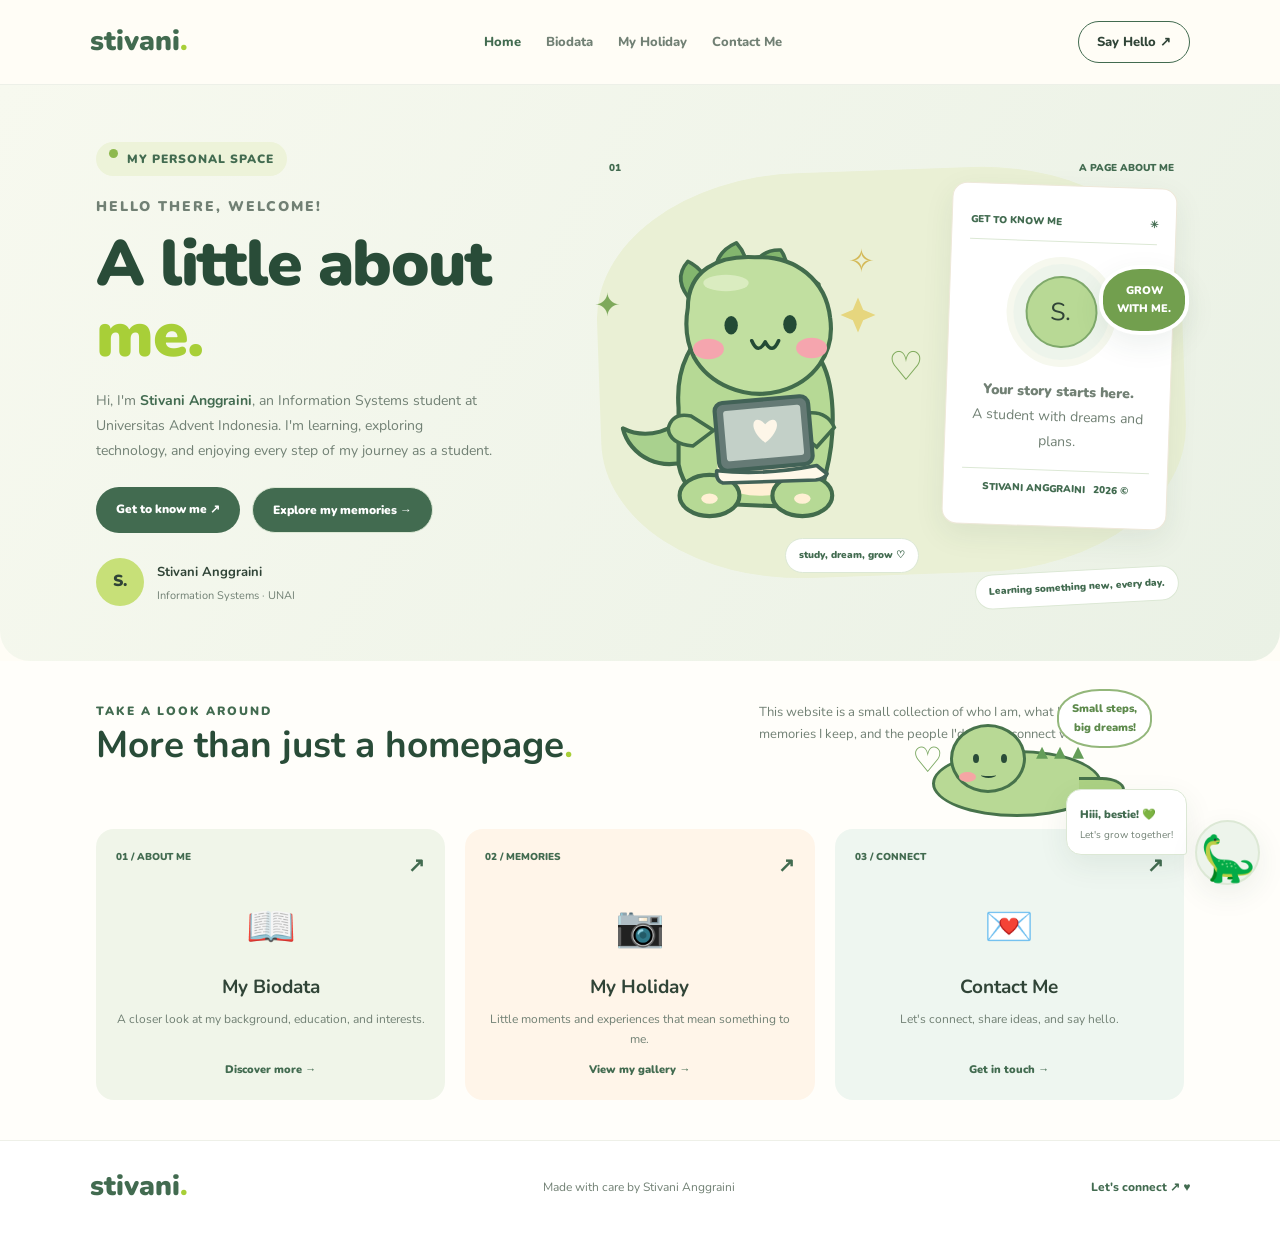
==== index.html @ 2654f356 "Add files via upload" ====
<!DOCTYPE html>
<html lang="en">
<head>
    <meta charset="UTF-8">
    <meta name="viewport" content="width=device-width, initial-scale=1.0">
    <meta name="description" content="Personal website of Stivani Anggraini, an Information Systems student.">
    <title>Stivani Anggraini | Personal Website</title>
    <link rel="stylesheet" href="style.css">
</head>
<body>

<header class="header">
    <a href="index.html" class="logo">stivani<span>.</span></a>

    <nav class="navbar">
        <a href="index.html" class="active">Home</a>
        <a href="biodata.html">Biodata</a>
        <a href="myHoliday.html">My Holiday</a>
        <a href="contact.html">Contact Me</a>
    </nav>

    <a href="contact.html" class="header-contact">Say Hello ↗</a>
</header>

<main>
    <!-- HOME HERO -->
    <section class="hero">
        <div class="hero-content">
            <div class="availability">
                <span class="pulse"></span>
                MY PERSONAL SPACE
            </div>

            <p class="eyebrow">HELLO THERE, WELCOME!</p>

            <h1>
                A little about
                <span class="name-highlight">me<span class="lime-dot">.</span></span>
            </h1>

            <p class="description">
                Hi, I'm <strong>Stivani Anggraini</strong>, an
                Information Systems student at Universitas
                Advent Indonesia. I'm learning, exploring
                technology, and enjoying every step of my
                journey as a student.
            </p>

            <div class="hero-actions">
                <a href="biodata.html" class="btn-primary">
                    Get to know me <span>↗</span>
                </a>
                <a href="myHoliday.html" class="btn-text">
                    Explore my memories <span>→</span>
                </a>
            </div>

            <div class="hero-bottom">
                <div class="mini-avatar">S.</div>
                <div>
                    <strong>Stivani Anggraini</strong>
                    <p>Information Systems · UNAI</p>
                </div>
            </div>
        </div>

        <!-- RIGHT SIDE: DINO AND PROFILE CARD -->
        <div class="hero-art">
            <div class="art-background"></div>

            <div class="art-label">
                <span>01</span>
                <span>A PAGE ABOUT ME</span>
            </div>

            <!-- BIG DINOSAUR -->
            <div class="dino-scene">
                <span class="dino-star star-one">✦</span>
                <span class="dino-star star-two">♡</span>
                <span class="dino-star star-three">✧</span>

<svg class="big-dino" viewBox="0 0 320 350"
     xmlns="http://www.w3.org/2000/svg"
     role="img" aria-label="Cute round green dinosaur using a laptop">

  <!-- Tail -->
  <path d="M105 230 C65 253 34 230 28 205
           C52 217 77 207 98 188"
        fill="#a9d18e" stroke="#426c4c" stroke-width="4"
        stroke-linecap="round" stroke-linejoin="round"/>

  <!-- Soft rounded spikes -->
  <g fill="#83b66e" stroke="#426c4c" stroke-width="3.5"
     stroke-linejoin="round">
    <path d="M96 83 Q75 61 91 43 Q110 52 113 76 Z"/>
    <path d="M119 64 Q113 36 138 25 Q154 43 146 67 Z"/>
    <path d="M151 59 Q157 31 181 32 Q194 50 177 68 Z"/>
    <path d="M181 70 Q199 49 218 65 Q221 85 195 92 Z"/>
  </g>

  <!-- Rounded body -->
  <path d="M82 185
           C79 147 94 115 121 105
           C156 89 197 105 218 136
           C234 159 235 209 225 248
           Q220 277 189 281
           L119 278
           Q88 271 82 240 Z"
        fill="#b6d995" stroke="#426c4c" stroke-width="4"
        stroke-linejoin="round"/>

  <!-- Cream tummy -->
  <path d="M117 200
           Q155 181 195 200
           Q208 231 194 264
           Q157 278 121 261 Z"
        fill="#fff0d4"/>

  <!-- Big round head -->
  <path d="M91 88
           C91 52 120 37 156 39
           C196 37 225 62 229 98
           C234 132 213 160 180 169
           C145 178 111 161 97 136
           C90 122 88 105 91 88 Z"
        fill="#c1dfa0" stroke="#426c4c" stroke-width="4"
        stroke-linejoin="round"/>

  <!-- Gentle highlight -->
  <ellipse cx="128" cy="64" rx="22" ry="8"
           fill="#e1f0c8" opacity=".8"/>

  <!-- Eyes -->
  <ellipse cx="133" cy="105" rx="6.5" ry="9"
           fill="#234a35"/>
  <ellipse cx="190" cy="104" rx="6.5" ry="9"
           fill="#234a35"/>

  <!-- Pink cheeks -->
  <ellipse cx="111" cy="128" rx="15" ry="10"
           fill="#f5a5ae"/>
  <ellipse cx="211" cy="127" rx="15" ry="10"
           fill="#f5a5ae"/>

  <!-- Cute smile -->
  <path d="M153 120 Q159 134 166 121 Q173 134 179 120"
        fill="none" stroke="#234a35" stroke-width="3.5"
        stroke-linecap="round" stroke-linejoin="round"/>

  <!-- Little arms -->
  <path d="M94 193 Q76 189 72 205
           Q73 220 96 222 L116 207 Z"
        fill="#b6d995" stroke="#426c4c" stroke-width="3.5"/>
  <path d="M207 190 Q226 188 233 204
           L216 223 L198 209 Z"
        fill="#b6d995" stroke="#426c4c" stroke-width="3.5"/>

  <!-- Feet -->
  <ellipse cx="112" cy="270" rx="29" ry="20"
           fill="#b6d995" stroke="#426c4c" stroke-width="4"/>
  <ellipse cx="202" cy="270" rx="29" ry="20"
           fill="#b6d995" stroke="#426c4c" stroke-width="4"/>
  <ellipse cx="112" cy="273" rx="8" ry="5" fill="#fff0d4"/>
  <ellipse cx="202" cy="273" rx="8" ry="5" fill="#fff0d4"/>

  <!-- Laptop: compact and rounded -->
  <g stroke="#426257" stroke-linejoin="round">
    <rect x="119" y="177" width="91" height="66"
          rx="8" fill="#657a75" stroke-width="4"
          transform="rotate(-5 164 210)"/>
    <rect x="127" y="185" width="75" height="49"
          rx="3" fill="#c3d0c8" stroke="none"
          transform="rotate(-5 164 210)"/>
    <path d="M119 246 Q164 251 216 241
             L226 249 Q224 254 215 255
             L125 258 Q118 256 119 246 Z"
          fill="#fff8e9" stroke-width="3.5"/>
  </g>

  <!-- Tiny heart on laptop -->
  <path d="M166 201
           C155 189 147 204 166 219
           C185 204 177 189 166 201 Z"
        fill="#fdf6e8"/>

  <!-- Sparkle -->
  <path d="M256 78 L261 90 L273 95 L261 100
           L256 112 L251 100 L239 95 L251 90 Z"
        fill="#e6d67e"/>
</svg>            
                    

                <div class="dino-caption">study, dream, grow ♡</div>
            </div>

            <!-- Profile card -->
            <div class="portrait-card">
                <div class="portrait-top">
                    <span>GET TO KNOW ME</span>
                    <span>✳</span>
                </div>

                <div class="portrait-placeholder">
                    <div class="portrait-circle">
                        <span>S.</span>
                    </div>
                    <p class="portrait-title">Your story starts here.</p>
                    <p class="portrait-subtitle">
                        A student with dreams and plans.
                    </p>
                </div>

                <div class="portrait-bottom">
                    <span>STIVANI ANGGRAINI</span>
                    <span>2026 ©</span>
                </div>
            </div>

            <div class="floating-sticker sticker-two">
                GROW<br>WITH ME.
            </div>

            <div class="art-caption">
                Learning something new, every day.
            </div>
        </div>
    </section>

    <!-- INTRODUCTION -->
    <section class="intro">
        <div class="section-heading">
            <p class="eyebrow">TAKE A LOOK AROUND</p>
            <h2>More than just a homepage<span>.</span></h2>
        </div>

        <p class="intro-text">
            This website is a small collection of who I am,
            what I study, the memories I keep, and the people
            I'd love to connect with.
        </p>

        <div class="resting-dino">
            <span>♡</span>
            <div class="resting-dino-body">
                <div class="resting-dino-head">
                    <i></i><i></i>
                    <b></b>
                    <em></em>
                </div>
                <div class="resting-dino-spikes">▴ ▴ ▴</div>
                <div class="resting-dino-tail"></div>
            </div>
            <div class="resting-message">
                Small steps,<br>big dreams!
            </div>
        </div>
    </section>

    <!-- FEATURE CARDS -->
    <section class="cards">
        <a href="biodata.html" class="info-card card-green">
            <div class="card-top">
                <span>01 / ABOUT ME</span>
                <span class="card-arrow">↗</span>
            </div>
            <div class="card-icon">📖</div>
            <h3>My Biodata</h3>
            <p>A closer look at my background, education, and interests.</p>
            <span class="card-link">Discover more →</span>
        </a>

        <a href="myHoliday.html" class="info-card card-cream">
            <div class="card-top">
                <span>02 / MEMORIES</span>
                <span class="card-arrow">↗</span>
            </div>
            <div class="card-icon">📷</div>
            <h3>My Holiday</h3>
            <p>Little moments and experiences that mean something to me.</p>
            <span class="card-link">View my gallery →</span>
        </a>

        <a href="contact.html" class="info-card card-mint">
            <div class="card-top">
                <span>03 / CONNECT</span>
                <span class="card-arrow">↗</span>
            </div>
            <div class="card-icon">💌</div>
            <h3>Contact Me</h3>
            <p>Let's connect, share ideas, and say hello.</p>
            <span class="card-link">Get in touch →</span>
        </a>
    </section>
</main>

<footer class="footer">
    <a href="index.html" class="logo footer-logo">stivani<span>.</span></a>
    <p>Made with care by Stivani Anggraini</p>
    <a href="contact.html" class="footer-link">Let's connect ↗ ♥</a>
</footer>

<!-- CORNER DINO: KEEP THIS ONE TOO -->
<div class="dino-mascot">
    <div class="dino-message">
        <span>Hiii, bestie! 💚</span>
        <p>Let's grow together!</p>
    </div>
    <div class="dino-character" aria-label="Cute dinosaur mascot">🦕</div>
</div>

</body>
</html>
---- style.css ----
/* =====================================
   STIVANI PERSONAL WEBSITE
   Pastel Green • Cream • Kawaii Dino
===================================== */

@import url('https://fonts.googleapis.com/css2?family=Nunito:wght@400;500;600;700;800;900&display=swap');

:root {
    --green: #426b50;
    --dark: #294c38;
    --lime: #a8cf38;
    --sage: #b8d995;
    --mint: #edf4eb;
    --cream: #fffdf6;
    --pink: #f5a5a4;
    --text: #304437;
    --muted: #718074;
    --border: #dce8d5;
    --shadow: 0 10px 30px rgba(41,76,56,.08);
}

* {
    box-sizing: border-box;
    margin: 0;
    padding: 0;
}

html {
    scroll-behavior: smooth;
}

body {
    font-family: 'Nunito', sans-serif;
    color: var(--text);
    background: var(--cream);
    line-height: 1.7;
    overflow-x: hidden;
}

a {
    color: inherit;
    text-decoration: none;
}

img {
    max-width: 100%;
}

/* HEADER & NAVIGATION */

.header,
.bio-header {
    display: flex;
    align-items: center;
    justify-content: space-between;
    gap: 20px;
    padding: 18px 7%;
    background: rgba(255,253,246,.96);
    border-bottom: 1px solid #edf0e8;
}

.logo,
.bio-logo {
    color: var(--green);
    font-size: 28px;
    font-weight: 900;
}

.logo span,
.bio-logo span {
    color: var(--lime);
}

.navbar,
.bio-nav {
    display: flex;
    flex-wrap: wrap;
    justify-content: center;
    gap: 12px 25px;
}

.navbar a,
.bio-nav a {
    color: var(--muted);
    font-size: 13px;
    font-weight: 800;
    transition: .2s;
}

.navbar a:hover,
.navbar a.active,
.bio-nav a:hover,
.bio-nav a.active {
    color: var(--green);
}

.header-contact {
    padding: 9px 18px;
    border: 1px solid var(--green);
    border-radius: 30px;
    font-size: 13px;
    font-weight: 800;
}

/* HOME HERO */

.hero {
    display: grid;
    grid-template-columns: .9fr 1.1fr;
    align-items: center;
    gap: 25px;
    min-height: 520px;
    padding: 55px 7.5%;
    overflow: hidden;
    background: linear-gradient(120deg,#f7f9ef,#eaf1e5);
    border-radius: 0 0 30px 30px;
}

.hero-content {
    max-width: 600px;
    position: relative;
    z-index: 2;
}

.availability,
.eyebrow {
    color: var(--green);
    font-size: 12px;
    font-weight: 900;
    letter-spacing: 2px;
}

.availability {
    display: inline-flex;
    gap: 9px;
    margin-bottom: 18px;
    padding: 7px 13px;
    background: #edf3d9;
    border-radius: 25px;
    letter-spacing: 1px;
}

.pulse {
    width: 9px;
    height: 9px;
    background: #8eb94e;
    border-radius: 50%;
}

.hero h1 {
    margin: 10px 0 18px;
    color: var(--dark);
    font-size: clamp(38px,5vw,65px);
    font-weight: 900;
    line-height: 1.1;
    letter-spacing: -1.5px;
}

.name-highlight,
.lime-dot {
    color: var(--lime);
}

.name-highlight {
    display: block;
}

.description,
.hero p {
    color: var(--muted);
    font-size: 14px;
    line-height: 1.8;
}

.description {
    max-width: 400px;
    margin-bottom: 23px;
}

.description strong {
    color: var(--green);
}

.hero-actions {
    display: flex;
    flex-wrap: wrap;
    gap: 12px;
}

.btn-primary,
.btn-text,
.hero a,
.hero button {
    display: inline-block;
    padding: 12px 20px;
    border-radius: 30px;
    font-size: 12px;
    font-weight: 900;
    transition: .25s;
}

.btn-primary,
.hero a,
.hero button {
    background: var(--green);
    color: white;
}

.btn-text {
    color: var(--green);
    border: 1px solid var(--border);
}

.btn-primary:hover,
.btn-text:hover {
    transform: translateY(-3px);
}

.hero-bottom {
    display: flex;
    align-items: center;
    gap: 13px;
    margin-top: 25px;
}

.mini-avatar {
    display: grid;
    place-items: center;
    width: 48px;
    height: 48px;
    background: #c7e078;
    border-radius: 50%;
    font-weight: 900;
}

.hero-bottom strong {
    font-size: 13px;
}

.hero-bottom p {
    font-size: 11px;
}

/* HOME ILLUSTRATION */

.hero-art {
    position: relative;
    min-width: 0;
    min-height: 435px;
}

.art-background {
    position: absolute;
    inset: 15px 0;
    background: #eaf0d5;
    border-radius: 35%;
    transform: rotate(-2deg);
}

.art-label {
    position: absolute;
    top: 5px;
    left: 10px;
    right: 10px;
    display: flex;
    justify-content: space-between;
    color: var(--green);
    font-size: 10px;
    font-weight: 900;
}

.portrait-card {
    position: absolute;
    top: 30px;
    right: 12px;
    z-index: 2;
    width: 225px;
    min-height: 300px;
    padding: 18px;
    background: white;
    border: 1px solid #eee8d9;
    border-radius: 15px;
    box-shadow: var(--shadow);
    transform: rotate(2deg);
}

.portrait-top,
.portrait-bottom {
    display: flex;
    justify-content: space-between;
    gap: 8px;
    padding: 10px 0;
    color: var(--green);
    font-size: 10px;
    font-weight: 900;
}

.portrait-top {
    border-bottom: 1px solid var(--border);
}

.portrait-bottom {
    justify-content: center;
    border-top: 1px solid var(--border);
}

.portrait-placeholder {
    padding: 15px 5px;
    text-align: center;
}

.portrait-circle {
    display: grid;
    place-items: center;
    width: 110px;
    height: 110px;
    margin: 0 auto 12px;
    background: var(--mint);
    border: 7px solid #f6f8ee;
    border-radius: 50%;
}

.portrait-circle span {
    display: grid;
    place-items: center;
    width: 72px;
    height: 72px;
    background: var(--sage);
    border: 2px solid #7fa96b;
    border-radius: 50%;
    font-size: 25px;
}

.portrait-title {
    font-size: 13px;
    font-weight: 900;
}

.portrait-subtitle {
    color: var(--muted);
    font-size: 11px;
}

.dino-scene {
    position: absolute;
    z-index: 5;
    left: -5px;
    bottom: 12px;
    width: 330px;
    max-width: 74%;
    animation: dinoFloat 4s ease-in-out infinite;
}

.big-dino {
    display: block;
    width: 100%;
    height: auto;
}

.dino-star {
    position: absolute;
    color: #7ea95b;
    font-size: 32px;
    animation: starFloat 3s ease-in-out infinite;
}

.star-one {
    top: 17%;
    left: 0;
}

.star-two {
    top: 32%;
    right: 0;
    font-size: 40px;
}

.star-three {
    top: 5%;
    right: 15%;
    color: #d4b957;
}

.floating-sticker {
    position: absolute;
    z-index: 8;
    display: grid;
    place-items: center;
    color: white;
    background: #729f4e;
    border: 4px solid white;
    border-radius: 45%;
    box-shadow: var(--shadow);
    font-weight: 900;
    text-align: center;
}

.sticker-two {
    top: 110px;
    right: -5px;
    width: 90px;
    height: 70px;
    font-size: 11px;
}

.dino-caption,
.art-caption {
    position: absolute;
    right: 5px;
    bottom: 5px;
    z-index: 7;
    padding: 8px 13px;
    color: var(--green);
    background: white;
    border: 1px solid var(--border);
    border-radius: 25px;
    font-size: 10px;
    font-weight: 900;
}

.art-caption {
    transform: translateY(20px) rotate(-3deg);
}

/* INTRO & FEATURE CARDS */

.intro {
    position: relative;
    display: grid;
    grid-template-columns: 1.2fr .8fr;
    gap: 25px;
    padding: 40px 7.5%;
    background: #fffefa;
}

.section-heading h2 {
    color: var(--dark);
    font-size: clamp(25px,3vw,37px);
    line-height: 1.3;
}

.section-heading h2 span {
    color: var(--lime);
}

.intro-text {
    max-width: 400px;
    color: var(--muted);
    font-size: 13px;
}

.resting-dino {
    position: absolute;
    top: 25px;
    right: 10%;
    width: 240px;
    height: 140px;
}

.resting-dino > span {
    position: absolute;
    top: 45px;
    color: #78a65e;
    font-size: 35px;
}

.resting-dino-body {
    position: absolute;
    bottom: 9px;
    left: 20px;
    width: 170px;
    height: 67px;
    background: var(--sage);
    border: 3px solid #47734b;
    border-radius: 50%;
}

.resting-dino-head {
    position: absolute;
    top: -29px;
    left: 15px;
    width: 76px;
    height: 69px;
    background: var(--sage);
    border: 3px solid #47734b;
    border-radius: 50%;
}

.resting-dino-head i {
    position: absolute;
    top: 27px;
    left: 20px;
    width: 6px;
    height: 9px;
    background: var(--dark);
    border-radius: 50%;
}

.resting-dino-head i:nth-child(2) {
    left: 48px;
}

.resting-dino-head b {
    position: absolute;
    bottom: 12px;
    left: 28px;
    width: 15px;
    height: 6px;
    border-bottom: 2px solid var(--dark);
    border-radius: 50%;
}

.resting-dino-head em {
    position: absolute;
    bottom: 8px;
    left: 6px;
    width: 17px;
    height: 10px;
    background: var(--pink);
    border-radius: 50%;
}

.resting-dino-spikes {
    position: absolute;
    top: -22px;
    right: 15px;
    color: #649d58;
    font-size: 24px;
}

.resting-dino-tail {
    position: absolute;
    right: -26px;
    bottom: 12px;
    width: 46px;
    height: 25px;
    background: #acd184;
    border: 3px solid #47734b;
    border-left: 0;
    border-radius: 0 80% 80% 0;
}

.resting-message {
    position: absolute;
    top: 3px;
    right: 0;
    padding: 9px 13px;
    color: #5d8a4c;
    background: white;
    border: 2px solid #93b77b;
    border-radius: 45%;
    font-size: 11px;
    font-weight: 900;
    text-align: center;
}

.cards {
    display: grid;
    grid-template-columns: repeat(3,minmax(0,1fr));
    gap: 20px;
    padding: 20px 7.5% 40px;
    background: #fffefa;
}

.info-card {
    display: flex;
    flex-direction: column;
    align-items: center;
    min-height: 240px;
    padding: 20px;
    border-radius: 18px;
    text-align: center;
    transition: .25s;
}

.info-card:hover {
    transform: translateY(-5px);
    box-shadow: var(--shadow);
}

.card-green { background: #f0f5e9; }
.card-cream { background: #fff5e9; }
.card-mint { background: #eef6f0; }

.card-top {
    display: flex;
    justify-content: space-between;
    width: 100%;
    color: var(--green);
    font-size: 10px;
    font-weight: 900;
}

.card-arrow {
    font-size: 20px;
}

.card-icon {
    margin: 10px 0;
    font-size: 40px;
}

.info-card h3 {
    font-size: 19px;
}

.info-card p {
    margin: 5px 0 12px;
    color: var(--muted);
    font-size: 12px;
}

.card-link {
    margin-top: auto;
    color: var(--green);
    font-size: 11px;
    font-weight: 900;
}

/* BIODATA PAGE */

.biodata-page {
    --bio-green: #456b50;
    --bio-dark: #2e4b38;
    --bio-light: #e5eee0;
    --bio-cream: #fffdf6;
    --bio-muted: #748174;
    background: var(--bio-cream);
    color: var(--bio-dark);
    font-family: 'Nunito', sans-serif;
}

.biodata-page .bio-hero {
    display: grid;
    grid-template-columns: 1.25fr .75fr;
    align-items: center;
    gap: 45px;
    padding: 65px 9%;
    background: linear-gradient(135deg,#fffdf6,#f0f4e9);
    border-radius: 0 0 35px 35px;
}

.bio-intro {
    max-width: 620px;
}

.bio-label {
    display: inline-block;
    margin-bottom: 12px;
    color: var(--bio-green);
    font-size: 11px;
    font-weight: 800;
    letter-spacing: 2px;
}

.bio-intro h1 {
    margin-bottom: 18px;
    font-size: clamp(34px,4.5vw,55px);
    line-height: 1.2;
}

.bio-intro h1 span {
    color: #78966b;
}

.bio-intro > p {
    margin-bottom: 25px;
    color: var(--bio-muted);
    font-size: 15px;
}

.bio-button {
    display: inline-block;
    padding: 12px 22px;
    color: white;
    background: var(--bio-green);
    border-radius: 30px;
    font-weight: 700;
}

.bio-profile-card {
    padding: 25px;
    background: white;
    border: 1px solid #e6eadf;
    border-radius: 25px;
    box-shadow: var(--shadow);
    text-align: center;
}

.bio-photo-frame {
    width: 175px;
    aspect-ratio: 3 / 4;
    margin: 0 auto 18px;
    overflow: hidden;
    border: 5px solid var(--bio-light);
    border-radius: 18px;
}

.bio-photo {
    width: 100%;
    height: 100%;
    object-fit: cover;
}

.bio-profile-card h2 {
    font-size: 22px;
}

.bio-role {
    margin-bottom: 18px;
    color: var(--bio-muted);
    font-size: 13px;
}

.bio-mini-info {
    display: grid;
    gap: 9px;
    text-align: left;
}

.bio-mini-info div {
    display: flex;
    align-items: center;
    gap: 10px;
    padding: 10px;
    background: #f5f6ee;
    border-radius: 12px;
}

.bio-mini-info p {
    font-size: 12px;
}

.bio-section {
    padding: 65px 9%;
}

.bio-section-heading {
    max-width: 650px;
    margin: 0 auto 30px;
    text-align: center;
}

.bio-section-heading h2 {
    margin-bottom: 8px;
    font-size: clamp(25px,3.5vw,35px);
    line-height: 1.3;
}

.bio-section-heading p {
    color: var(--bio-muted);
    font-size: 14px;
}

.bio-about-card,
.bio-detail-card,
.bio-timeline-card {
    max-width: 850px;
    margin: 0 auto;
    padding: 28px;
    background: white;
    border: 1px solid #e8ecdf;
    border-radius: 22px;
    box-shadow: 0 8px 25px rgba(46,75,56,.04);
}

.bio-about-card p {
    margin-bottom: 16px;
    color: #667366;
    font-size: 14px;
}

.bio-about-card p:last-child {
    margin-bottom: 0;
}

/* EDUCATION */

.bio-education-list {
    display: grid;
    grid-template-columns: repeat(2,minmax(0,1fr));
    gap: 18px;
}

.bio-education-card {
    display: flex;
    align-items: center;
    gap: 15px;
    padding: 20px;
    background: #f5f8ed;
    border: 1px solid var(--border);
    border-radius: 18px;
    transition: .25s;
}

.bio-education-card:hover {
    transform: translateY(-4px);
    box-shadow: var(--shadow);
}

.bio-education-icon {
    display: grid;
    place-items: center;
    flex-shrink: 0;
    width: 50px;
    height: 50px;
    background: var(--bio-light);
    border-radius: 15px;
    font-size: 25px;
}

.bio-education-card h3 {
    margin-bottom: 5px;
    font-size: 16px;
}

.bio-education-card p {
    color: var(--bio-muted);
    font-size: 13px;
}

/* EXPERIENCE */

.bio-grid {
    display: grid;
    grid-template-columns: repeat(2,minmax(0,1fr));
    gap: 20px;
}

.bio-detail-card h3 {
    margin-bottom: 18px;
}

.bio-card-icon {
    margin-bottom: 12px;
    font-size: 28px;
}

.bio-detail-item {
    display: grid;
    grid-template-columns: 38px 1fr;
    gap: 12px;
    padding: 13px 0;
    border-top: 1px solid #edf0e8;
}

.bio-detail-item > span {
    display: grid;
    place-items: center;
    min-height: 32px;
    background: #f1f4e9;
    border-radius: 9px;
    color: var(--green);
    font-size: 11px;
    font-weight: 800;
}

.bio-detail-item p {
    font-size: 13px;
}

.bio-detail-item strong,
.bio-detail-item small {
    display: block;
}

.bio-detail-item small {
    margin-top: 4px;
    color: var(--muted);
    font-size: 12px;
}

/* HOBBIES */

.bio-hobbies {
    margin: 0 5%;
    padding: 40px 4%;
    background: #fffdf7;
    border-radius: 25px;
}

.bio-hobbies-list {
    display: grid;
    grid-template-columns: repeat(2,minmax(0,1fr));
    gap: 18px;
}

.bio-hobby-card {
    padding: 22px;
    background: #f5f8ed;
    border: 1px solid var(--border);
    border-radius: 18px;
    text-align: center;
    transition: .25s;
}

.bio-hobby-card:hover {
    transform: translateY(-4px);
    box-shadow: var(--shadow);
}

.bio-hobby-icon {
    margin-bottom: 10px;
    font-size: 35px;
}

.bio-hobby-card h3 {
    margin-bottom: 8px;
}

.bio-hobby-card p {
    color: var(--muted);
    font-size: 13px;
}

.hobby-lists {
    margin-top: 22px;
    line-height: 1.8;
}

.hobby-lists h3 {
    margin: 15px 0 7px;
    color: var(--green);
}

.hobby-lists ol,
.hobby-lists ul {
    padding-left: 25px;
}

/* MOTIVATION & FOOTER */

.bio-motivation {
    margin: 55px 9%;
    padding: 45px 8%;
    background: linear-gradient(135deg,#e4eddd,#f8eee7);
    border-radius: 28px;
    text-align: center;
}

.bio-motivation > span {
    color: var(--green);
    font-size: 11px;
    font-weight: 900;
    letter-spacing: 2px;
}

.bio-motivation h2 {
    margin: 15px 0;
    font-size: clamp(24px,3.5vw,35px);
}

.bio-motivation p {
    color: var(--muted);
    font-size: 14px;
}

.bio-motivation .bio-signature {
    margin-top: 18px;
    color: var(--green);
    font-weight: 800;
}

.footer,
.bio-footer {
    display: flex;
    align-items: center;
    justify-content: space-between;
    gap: 15px;
    padding: 22px 7%;
    background: white;
    border-top: 1px solid #eef0e8;
    color: var(--muted);
    font-size: 12px;
}

.bio-footer a,
.footer-link {
    color: var(--green);
    font-weight: 800;
}

/* CONTACT PAGE */

.contact-page {
    width: 100%;
    max-width: 1100px;
    margin: auto;
    padding: 35px 24px;
    color: var(--green);
}

.contact-heading {
    margin-bottom: 30px;
    text-align: center;
}

.contact-heading h1 {
    font-size: clamp(28px,4vw,42px);
}

.contact-heading p,
.contact-info > p,
.contact-form-box > p {
    color: var(--muted);
    font-size: 14px;
}

.contact-layout {
    display: grid;
    grid-template-columns: .9fr 1.1fr;
    align-items: start;
    gap: 25px;
}

.contact-info,
.contact-form-box {
    min-width: 0;
    padding: 25px;
    background: #fffdf7;
    border: 1px solid var(--border);
    border-radius: 22px;
    box-shadow: var(--shadow);
}

.contact-info h2,
.contact-form-box h2 {
    margin-bottom: 12px;
    font-size: 22px;
}

.contact-link {
    display: flex;
    flex-direction: column;
    gap: 5px;
    margin-top: 12px;
    padding: 14px;
    background: #f5f8ed;
    border: 1px solid var(--border);
    border-radius: 14px;
    overflow-wrap: anywhere;
    font-weight: 700;
    transition: .25s;
}

.contact-link span {
    color: var(--muted);
    font-size: 13px;
    font-weight: 400;
}

.contact-link:hover {
    background: #e3edda;
    transform: translateY(-2px);
}

.contact-form-box form {
    display: flex;
    flex-direction: column;
    gap: 10px;
}

.contact-form-box label {
    margin-top: 6px;
    font-size: 14px;
    font-weight: 700;
}

.contact-form-box input,
.contact-form-box textarea {
    width: 100%;
    padding: 13px;
    border: 1px solid var(--border);
    border-radius: 12px;
    background: #f8faf4;
    color: var(--text);
    font: inherit;
    font-size: 14px;
}

.contact-form-box textarea {
    min-height: 120px;
    resize: vertical;
}

.contact-form-box button {
    margin-top: 10px;
    padding: 13px;
    border: 0;
    border-radius: 13px;
    background: #718b60;
    color: white;
    font: inherit;
    font-weight: 800;
    cursor: pointer;
}

.contact-footer {
    padding: 20px;
    color: var(--muted);
    font-size: 13px;
    text-align: center;
}

/* ACADEMIC TABLE */

.academic-table-wrapper {
    width: 100%;
    overflow-x: auto;
}

.academic-table {
    width: 100%;
    border-collapse: collapse;
    background: #fffdf7;
}

.academic-table th,
.academic-table td {
    padding: 13px 15px;
    border: 1px solid var(--border);
    text-align: left;
    color: var(--text);
}

.academic-table th {
    background: #dcebd8;
    font-weight: 800;
}

.academic-table tbody tr:nth-child(even) {
    background: #f5f8ef;
}

.academic-table tbody tr:hover {
    background: #edf4e8;
}

/* CORNER DINOSAUR */

.dino-mascot {
    position: fixed;
    right: 20px;
    bottom: 15px;
    z-index: 999;
    display: flex;
    align-items: flex-end;
    gap: 8px;
    animation: entrance .8s ease both;
}

.dino-character {
    display: grid;
    place-items: center;
    width: 65px;
    height: 65px;
    background: var(--mint);
    border: 2px solid var(--border);
    border-radius: 50%;
    box-shadow: var(--shadow);
    font-size: 45px;
    cursor: pointer;
    animation: bounce 2.5s ease-in-out infinite;
}

.dino-message {
    margin-bottom: 30px;
    padding: 10px 13px;
    background: white;
    border: 1px solid var(--border);
    border-radius: 15px 15px 3px 15px;
    box-shadow: var(--shadow);
    animation: float 3s ease-in-out infinite;
}

.dino-message span {
    color: var(--green);
    font-size: 11px;
    font-weight: 900;
}

.dino-message p {
    color: var(--muted);
    font-size: 10px;
}

/* ANIMATIONS */

@keyframes dinoFloat {
    0%,100% { transform: translateY(0) rotate(-1deg); }
    50% { transform: translateY(-8px) rotate(1deg); }
}

@keyframes starFloat {
    0%,100% { transform: translateY(0) rotate(0); }
    50% { transform: translateY(-8px) rotate(12deg); }
}

@keyframes bounce {
    0%,100% { transform: translateY(0); }
    50% { transform: translateY(-7px); }
}

@keyframes float {
    0%,100% { transform: translateY(0); }
    50% { transform: translateY(-4px); }
}

@keyframes entrance {
    from { opacity: 0; transform: translateY(15px); }
    to { opacity: 1; transform: translateY(0); }
}

/* RESPONSIVE TABLET */

@media (max-width: 1000px) {
    .header,
    .bio-header {
        padding-right: 4%;
        padding-left: 4%;
    }

    .hero,
    .intro,
    .cards {
        padding-right: 5%;
        padding-left: 5%;
    }

    .dino-scene {
        width: 300px;
    }
}

/* RESPONSIVE MOBILE */

@media (max-width: 700px) {
    .header,
    .bio-header {
        flex-direction: column;
        padding: 16px 5%;
    }

    .navbar,
    .bio-nav {
        width: 100%;
        gap: 10px 15px;
    }

    .navbar a,
    .bio-nav a {
        font-size: 11px;
    }

    .hero,
    .biodata-page .bio-hero {
        grid-template-columns: minmax(0,1fr);
        gap: 25px;
        padding: 38px 6%;
    }

    .hero-content,
    .bio-intro {
        width: 100%;
        max-width: 100%;
        text-align: center;
    }

    .hero h1 {
        font-size: clamp(32px,9vw,48px);
    }

    .hero p {
        margin-right: auto;
        margin-left: auto;
    }

    .hero-actions {
        justify-content: center;
    }

    .hero-art {
        min-height: 380px;
    }

    .portrait-card {
        right: 0;
        width: 180px;
    }

    .dino-scene {
        left: 0;
        bottom: 15px;
        width: 280px;
        max-width: 75%;
    }

    .sticker-two {
        right: 0;
        width: 75px;
        height: 60px;
        font-size: 10px;
    }

    .intro {
        grid-template-columns: 1fr;
        padding: 30px 6% 150px;
    }

    .resting-dino {
        right: 5%;
        transform: scale(.8);
        transform-origin: bottom right;
    }

    .cards,
    .bio-education-list,
    .bio-hobbies-list,
    .bio-grid,
    .contact-layout {
        grid-template-columns: minmax(0,1fr);
    }

    .cards {
        padding: 15px 6% 35px;
    }

    .bio-section {
        padding: 45px 6%;
    }

    .bio-profile-card {
        width: 100%;
        max-width: 390px;
        margin: auto;
    }

    .bio-photo-frame {
        width: 160px;
    }

    .bio-about-card,
    .bio-detail-card,
    .contact-info,
    .contact-form-box {
        padding: 22px 18px;
    }

    .bio-hobbies {
        margin: 0 5%;
        padding: 25px 5%;
    }

    .bio-motivation {
        margin: 35px 5%;
        padding: 30px 6%;
    }

    .contact-page {
        padding: 25px 16px;
    }

    .footer,
    .bio-footer {
        flex-wrap: wrap;
        justify-content: center;
        padding: 22px 6% 75px;
        text-align: center;
    }

    .dino-mascot {
        right: 10px;
        bottom: 9px;
    }

    .dino-character {
        width: 54px;
        height: 54px;
        font-size: 38px;
    }
}

/* SMALL MOBILE */

@media (max-width: 380px) {
    .navbar,
    .bio-nav {
        gap: 7px 11px;
    }

    .navbar a,
    .bio-nav a {
        font-size: 10px;
    }

    .hero-art {
        min-height: 340px;
    }

    .portrait-card {
        width: 160px;
        padding: 12px;
    }

    .dino-scene {
        width: 76%;
    }

    .bio-profile-card {
        padding: 18px;
    }

    .bio-about-card,
    .bio-detail-card {
        padding: 18px;
    }
}

/* ACCESSIBILITY */

@media (prefers-reduced-motion: reduce) {
    *,
    *::before,
    *::after {
        scroll-behavior: auto !important;
        animation: none !important;
        transition: none !important;
    }
}
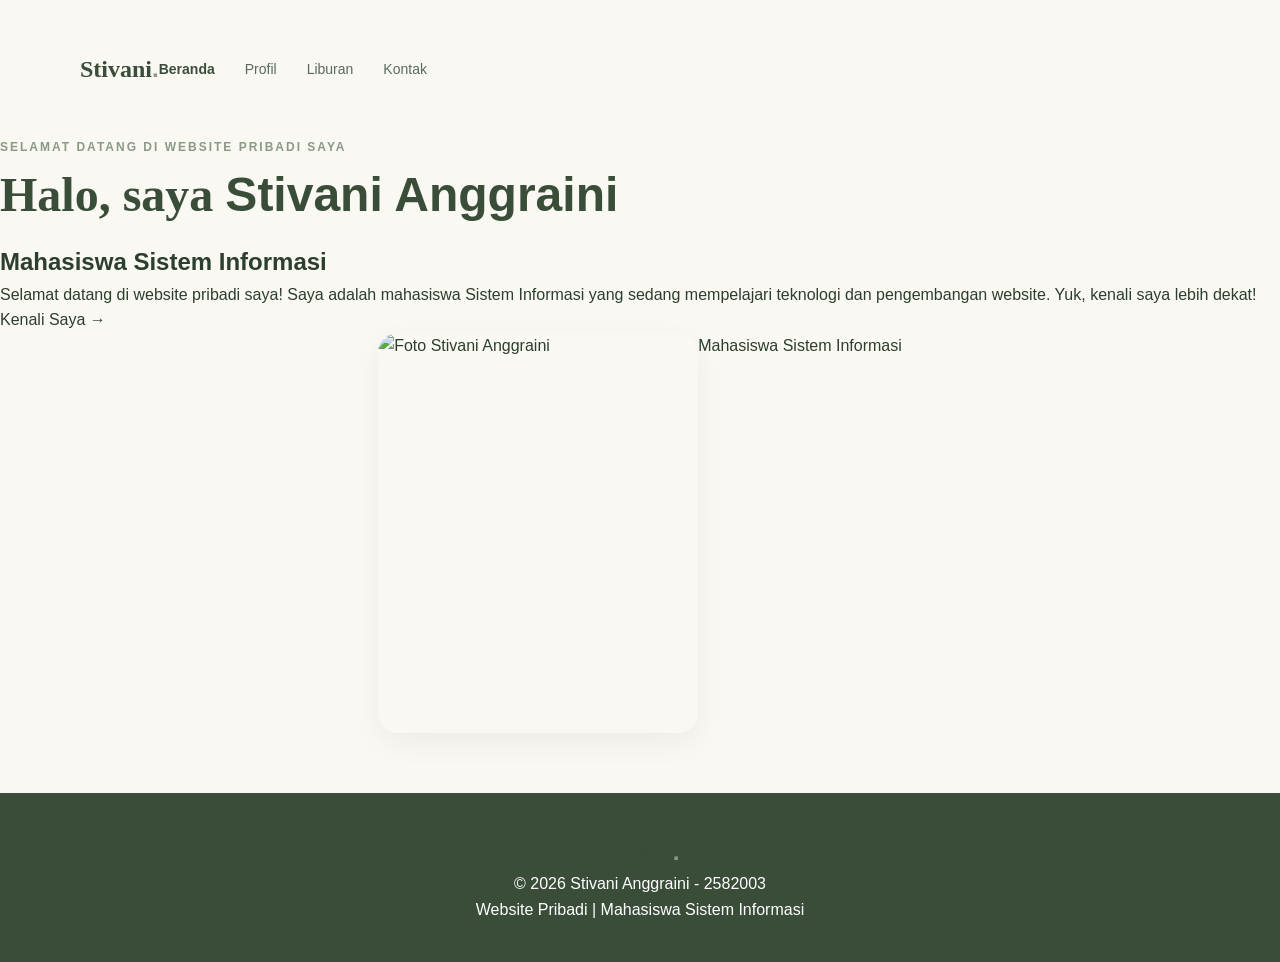
==== commit 9af32e7b: "Add files via upload" ====
--- a/index.html
+++ b/index.html
@@ -1,313 +1,44 @@
-
 <!DOCTYPE html>
-<html lang="en">
+<html lang="id">
 <head>
     <meta charset="UTF-8">
     <meta name="viewport" content="width=device-width, initial-scale=1.0">
-    <meta name="description" content="Personal website of Stivani Anggraini, an Information Systems student.">
-    <title>Stivani Anggraini | Personal Website</title>
+    <title>Stivani Anggraini | Website Pribadi</title>
     <link rel="stylesheet" href="style.css">
 </head>
 <body>
-
-<header class="header">
-    <a href="index.html" class="logo">stivani<span>.</span></a>
-
+<header>
     <nav class="navbar">
-        <a href="index.html" class="active">Home</a>
-        <a href="biodata.html">Biodata</a>
-        <a href="myHoliday.html">My Holiday</a>
-        <a href="contact.html">Contact Me</a>
+        <a href="#home" class="logo">Stivani<span>.</span></a>
+        <div class="nav-links">
+            <a href="index.html" class="active">Beranda</a>
+            <a href="biodata.html">Profil</a>
+            <a href="myholiday.html">Liburan</a>
+            <a href="contact.html" class="nav-btn">Kontak</a>
+        </div>
     </nav>
-
-    <a href="contact.html" class="header-contact">Say Hello ↗</a>
 </header>
-
 <main>
-    <!-- HOME HERO -->
-    <section class="hero">
-        <div class="hero-content">
-            <div class="availability">
-                <span class="pulse"></span>
-                MY PERSONAL SPACE
-            </div>
-
-            <p class="eyebrow">HELLO THERE, WELCOME!</p>
-
-            <h1>
-                A little about
-                <span class="name-highlight">me<span class="lime-dot">.</span></span>
-            </h1>
-
-            <p class="description">
-                Hi, I'm <strong>Stivani Anggraini</strong>, an
-                Information Systems student at Universitas
-                Advent Indonesia. I'm learning, exploring
-                technology, and enjoying every step of my
-                journey as a student.
+    <section class="hero" id="home">
+        <div class="hero-text">
+            <p class="eyebrow">SELAMAT DATANG DI WEBSITE PRIBADI SAYA</p>
+            <h1>Halo, saya <span>Stivani Anggraini</span></h1>
+            <h2>Mahasiswa Sistem Informasi</h2>
+            <p>
+                Selamat datang di website pribadi saya! Saya adalah mahasiswa Sistem Informasi yang sedang mempelajari teknologi dan pengembangan website. Yuk, kenali saya lebih dekat!
             </p>
-
-            <div class="hero-actions">
-                <a href="biodata.html" class="btn-primary">
-                    Get to know me <span>↗</span>
-                </a>
-                <a href="myHoliday.html" class="btn-text">
-                    Explore my memories <span>→</span>
-                </a>
-            </div>
-
-            <div class="hero-bottom">
-                <div class="mini-avatar">S.</div>
-                <div>
-                    <strong>Stivani Anggraini</strong>
-                    <p>Information Systems · UNAI</p>
-                </div>
-            </div>
+            <a href="biodata.html" class="button">Kenali Saya &rarr;</a>
         </div>
-
-        <!-- RIGHT SIDE: DINO AND PROFILE CARD -->
-        <div class="hero-art">
-            <div class="art-background"></div>
-
-            <div class="art-label">
-                <span>01</span>
-                <span>A PAGE ABOUT ME</span>
-            </div>
-
-            <!-- BIG DINOSAUR -->
-            <div class="dino-scene">
-                <span class="dino-star star-one">✦</span>
-                <span class="dino-star star-two">♡</span>
-                <span class="dino-star star-three">✧</span>
-
-<svg class="big-dino" viewBox="0 0 320 350"
-     xmlns="http://www.w3.org/2000/svg"
-     role="img" aria-label="Cute round green dinosaur using a laptop">
-
-  <!-- Tail -->
-  <path d="M105 230 C65 253 34 230 28 205
-           C52 217 77 207 98 188"
-        fill="#a9d18e" stroke="#426c4c" stroke-width="4"
-        stroke-linecap="round" stroke-linejoin="round"/>
-
-  <!-- Soft rounded spikes -->
-  <g fill="#83b66e" stroke="#426c4c" stroke-width="3.5"
-     stroke-linejoin="round">
-    <path d="M96 83 Q75 61 91 43 Q110 52 113 76 Z"/>
-    <path d="M119 64 Q113 36 138 25 Q154 43 146 67 Z"/>
-    <path d="M151 59 Q157 31 181 32 Q194 50 177 68 Z"/>
-    <path d="M181 70 Q199 49 218 65 Q221 85 195 92 Z"/>
-  </g>
-
-  <!-- Rounded body -->
-  <path d="M82 185
-           C79 147 94 115 121 105
-           C156 89 197 105 218 136
-           C234 159 235 209 225 248
-           Q220 277 189 281
-           L119 278
-           Q88 271 82 240 Z"
-        fill="#b6d995" stroke="#426c4c" stroke-width="4"
-        stroke-linejoin="round"/>
-
-  <!-- Cream tummy -->
-  <path d="M117 200
-           Q155 181 195 200
-           Q208 231 194 264
-           Q157 278 121 261 Z"
-        fill="#fff0d4"/>
-
-  <!-- Big round head -->
-  <path d="M91 88
-           C91 52 120 37 156 39
-           C196 37 225 62 229 98
-           C234 132 213 160 180 169
-           C145 178 111 161 97 136
-           C90 122 88 105 91 88 Z"
-        fill="#c1dfa0" stroke="#426c4c" stroke-width="4"
-        stroke-linejoin="round"/>
-
-  <!-- Gentle highlight -->
-  <ellipse cx="128" cy="64" rx="22" ry="8"
-           fill="#e1f0c8" opacity=".8"/>
-
-  <!-- Eyes -->
-  <ellipse cx="133" cy="105" rx="6.5" ry="9"
-           fill="#234a35"/>
-  <ellipse cx="190" cy="104" rx="6.5" ry="9"
-           fill="#234a35"/>
-
-  <!-- Pink cheeks -->
-  <ellipse cx="111" cy="128" rx="15" ry="10"
-           fill="#f5a5ae"/>
-  <ellipse cx="211" cy="127" rx="15" ry="10"
-           fill="#f5a5ae"/>
-
-  <!-- Cute smile -->
-  <path d="M153 120 Q159 134 166 121 Q173 134 179 120"
-        fill="none" stroke="#234a35" stroke-width="3.5"
-        stroke-linecap="round" stroke-linejoin="round"/>
-
-  <!-- Little arms -->
-  <path d="M94 193 Q76 189 72 205
-           Q73 220 96 222 L116 207 Z"
-        fill="#b6d995" stroke="#426c4c" stroke-width="3.5"/>
-  <path d="M207 190 Q226 188 233 204
-           L216 223 L198 209 Z"
-        fill="#b6d995" stroke="#426c4c" stroke-width="3.5"/>
-
-  <!-- Feet -->
-  <ellipse cx="112" cy="270" rx="29" ry="20"
-           fill="#b6d995" stroke="#426c4c" stroke-width="4"/>
-  <ellipse cx="202" cy="270" rx="29" ry="20"
-           fill="#b6d995" stroke="#426c4c" stroke-width="4"/>
-  <ellipse cx="112" cy="273" rx="8" ry="5" fill="#fff0d4"/>
-  <ellipse cx="202" cy="273" rx="8" ry="5" fill="#fff0d4"/>
-
-  <!-- Laptop: compact and rounded -->
-  <g stroke="#426257" stroke-linejoin="round">
-    <rect x="119" y="177" width="91" height="66"
-          rx="8" fill="#657a75" stroke-width="4"
-          transform="rotate(-5 164 210)"/>
-    <rect x="127" y="185" width="75" height="49"
-          rx="3" fill="#c3d0c8" stroke="none"
-          transform="rotate(-5 164 210)"/>
-    <path d="M119 246 Q164 251 216 241
-             L226 249 Q224 254 215 255
-             L125 258 Q118 256 119 246 Z"
-          fill="#fff8e9" stroke-width="3.5"/>
-  </g>
-
-  <!-- Tiny heart on laptop -->
-  <path d="M166 201
-           C155 189 147 204 166 219
-           C185 204 177 189 166 201 Z"
-        fill="#fdf6e8"/>
-
-  <!-- Sparkle -->
-  <path d="M256 78 L261 90 L273 95 L261 100
-           L256 112 L251 100 L239 95 L251 90 Z"
-        fill="#e6d67e"/>
-</svg>            
-                    
-
-                <div class="dino-caption">study, dream, grow ♡</div>
-            </div>
-
-            <!-- Profile card -->
-            <div class="portrait-card">
-                <div class="portrait-top">
-                    <span>GET TO KNOW ME</span>
-                    <span>✳</span>
-                </div>
-
-                <div class="portrait-placeholder">
-                    <div class="portrait-circle">
-                        <span>S.</span>
-                    </div>
-                    <p class="portrait-title">Your story starts here.</p>
-                    <p class="portrait-subtitle">
-                        A student with dreams and plans.
-                    </p>
-                </div>
-
-                <div class="portrait-bottom">
-                    <span>STIVANI ANGGRAINI</span>
-                    <span>2026 ©</span>
-                </div>
-            </div>
-
-            <div class="floating-sticker sticker-two">
-                GROW<br>WITH ME.
-            </div>
-
-            <div class="art-caption">
-                Learning something new, every day.
-            </div>
+        <div class="hero-image">
+            <img src="images/holiday6.jpeg" alt="Foto Stivani Anggraini">
+            <div class="photo-label">Mahasiswa Sistem Informasi</div>
         </div>
     </section>
-
-    <!-- INTRODUCTION -->
-    <section class="intro">
-        <div class="section-heading">
-            <p class="eyebrow">TAKE A LOOK AROUND</p>
-            <h2>More than just a homepage<span>.</span></h2>
-        </div>
-
-        <p class="intro-text">
-            This website is a small collection of who I am,
-            what I study, the memories I keep, and the people
-            I'd love to connect with.
-        </p>
-
-        <div class="resting-dino">
-            <span>♡</span>
-            <div class="resting-dino-body">
-                <div class="resting-dino-head">
-                    <i></i><i></i>
-                    <b></b>
-                    <em></em>
-                </div>
-                <div class="resting-dino-spikes">▴ ▴ ▴</div>
-                <div class="resting-dino-tail"></div>
-            </div>
-            <div class="resting-message">
-                Small steps,<br>big dreams!
-            </div>
-        </div>
-    </section>
-
-    <!-- FEATURE CARDS -->
-    <section class="cards">
-        <a href="biodata.html" class="info-card card-green">
-            <div class="card-top">
-                <span>01 / ABOUT ME</span>
-                <span class="card-arrow">↗</span>
-            </div>
-            <div class="card-icon">📖</div>
-            <h3>My Biodata</h3>
-            <p>A closer look at my background, education, and interests.</p>
-            <span class="card-link">Discover more →</span>
-        </a>
-
-        <a href="myHoliday.html" class="info-card card-cream">
-            <div class="card-top">
-                <span>02 / MEMORIES</span>
-                <span class="card-arrow">↗</span>
-            </div>
-            <div class="card-icon">📷</div>
-            <h3>My Holiday</h3>
-            <p>Little moments and experiences that mean something to me.</p>
-            <span class="card-link">View my gallery →</span>
-        </a>
-
-        <a href="contact.html" class="info-card card-mint">
-            <div class="card-top">
-                <span>03 / CONNECT</span>
-                <span class="card-arrow">↗</span>
-            </div>
-            <div class="card-icon">💌</div>
-            <h3>Contact Me</h3>
-            <p>Let's connect, share ideas, and say hello.</p>
-            <span class="card-link">Get in touch →</span>
-        </a>
-    </section>
 </main>
-
-<footer class="footer">
-    <a href="index.html" class="logo footer-logo">stivani<span>.</span></a>
-    <p>Made with care by Stivani Anggraini</p>
-    <a href="contact.html" class="footer-link">Let's connect ↗ ♥</a>
+<footer>
+    <a href="#home" class="logo footer-logo">Stivani<span>.</span></a>
+    <p>&copy; 2026 Stivani Anggraini - 2582003</p>
+    <p>Website Pribadi | Mahasiswa Sistem Informasi</p>
 </footer>
-
-<!-- CORNER DINO: KEEP THIS ONE TOO -->
-<div class="dino-mascot">
-    <div class="dino-message">
-        <span>Hiii, bestie! 💚</span>
-        <p>Let's grow together!</p>
-    </div>
-    <div class="dino-character" aria-label="Cute dinosaur mascot">🦕</div>
-</div>
-
 </body>
-</html>
+</html>
--- a/style.css
+++ b/style.css
@@ -1,1430 +1,412 @@
-
-/* =====================================
-   STIVANI PERSONAL WEBSITE
-   Pastel Green • Cream • Kawaii Dino
-===================================== */
-
-@import url('https://fonts.googleapis.com/css2?family=Nunito:wght@400;500;600;700;800;900&display=swap');
-
 :root {
-    --green: #426b50;
-    --dark: #294c38;
-    --lime: #a8cf38;
-    --sage: #b8d995;
-    --mint: #edf4eb;
-    --cream: #fffdf6;
-    --pink: #f5a5a4;
-    --text: #304437;
-    --muted: #718074;
-    --border: #dce8d5;
-    --shadow: 0 10px 30px rgba(41,76,56,.08);
+  --sage: #8A9A86;
+  --dark-sage: #3A4D39;
+  --light-sage: #ECEFE6;
+  --cream: #F9F8F3;
+  --dark-text: #2C3E2E;
+  --light-text: #5A6B5C;
+  --white: #FFFFFF;
+  --shadow: 0 10px 30px rgba(0, 0, 0, 0.05);
+  --transition: all 0.3s ease;
 }
 
 * {
-    box-sizing: border-box;
-    margin: 0;
-    padding: 0;
-}
-
-html {
-    scroll-behavior: smooth;
+  margin: 0;
+  padding: 0;
+  box-sizing: border-box;
+  font-family: 'Inter', -apple-system, BlinkMacSystemFont, 'Segoe UI', Roboto, sans-serif;
 }
 
 body {
-    font-family: 'Nunito', sans-serif;
-    color: var(--text);
-    background: var(--cream);
-    line-height: 1.7;
-    overflow-x: hidden;
+  background-color: var(--cream);
+  color: var(--dark-text);
+  line-height: 1.6;
 }
 
 a {
-    color: inherit;
-    text-decoration: none;
+  text-decoration: none;
+  color: inherit;
+  transition: var(--transition);
 }
 
 img {
-    max-width: 100%;
-}
-
-/* HEADER & NAVIGATION */
-
-.header,
-.bio-header {
-    display: flex;
-    align-items: center;
-    justify-content: space-between;
-    gap: 20px;
-    padding: 18px 7%;
-    background: rgba(255,253,246,.96);
-    border-bottom: 1px solid #edf0e8;
-}
-
-.logo,
-.bio-logo {
-    color: var(--green);
-    font-size: 28px;
-    font-weight: 900;
-}
-
-.logo span,
-.bio-logo span {
-    color: var(--lime);
-}
-
-.navbar,
-.bio-nav {
-    display: flex;
-    flex-wrap: wrap;
-    justify-content: center;
-    gap: 12px 25px;
-}
-
-.navbar a,
-.bio-nav a {
-    color: var(--muted);
-    font-size: 13px;
-    font-weight: 800;
-    transition: .2s;
-}
-
-.navbar a:hover,
-.navbar a.active,
-.bio-nav a:hover,
-.bio-nav a.active {
-    color: var(--green);
-}
-
-.header-contact {
-    padding: 9px 18px;
-    border: 1px solid var(--green);
-    border-radius: 30px;
-    font-size: 13px;
-    font-weight: 800;
-}
-
-/* HOME HERO */
-
-.hero {
-    display: grid;
-    grid-template-columns: .9fr 1.1fr;
-    align-items: center;
-    gap: 25px;
-    min-height: 520px;
-    padding: 55px 7.5%;
-    overflow: hidden;
-    background: linear-gradient(120deg,#f7f9ef,#eaf1e5);
-    border-radius: 0 0 30px 30px;
-}
-
-.hero-content {
-    max-width: 600px;
-    position: relative;
-    z-index: 2;
-}
-
-.availability,
+  max-width: 100%;
+  height: auto;
+  display: block;
+}
+
+.container {
+  max-width: 1100px;
+  margin: 0 auto;
+  padding: 0 20px;
+}
+
+.section {
+  padding: 60px 0;
+}
+
+.section-title {
+  text-align: center;
+  margin-bottom: 40px;
+}
+
+.section-title h2 {
+  font-family: 'Playfair Display', Georgia, serif;
+  font-size: 32px;
+  color: var(--dark-sage);
+}
+
 .eyebrow {
-    color: var(--green);
-    font-size: 12px;
-    font-weight: 900;
-    letter-spacing: 2px;
-}
-
-.availability {
-    display: inline-flex;
-    gap: 9px;
-    margin-bottom: 18px;
-    padding: 7px 13px;
-    background: #edf3d9;
-    border-radius: 25px;
-    letter-spacing: 1px;
-}
-
-.pulse {
-    width: 9px;
-    height: 9px;
-    background: #8eb94e;
-    border-radius: 50%;
-}
-
-.hero h1 {
-    margin: 10px 0 18px;
-    color: var(--dark);
-    font-size: clamp(38px,5vw,65px);
-    font-weight: 900;
-    line-height: 1.1;
-    letter-spacing: -1.5px;
-}
-
-.name-highlight,
-.lime-dot {
-    color: var(--lime);
-}
-
-.name-highlight {
-    display: block;
-}
-
-.description,
-.hero p {
-    color: var(--muted);
-    font-size: 14px;
-    line-height: 1.8;
-}
-
-.description {
-    max-width: 400px;
-    margin-bottom: 23px;
-}
-
-.description strong {
-    color: var(--green);
-}
-
-.hero-actions {
-    display: flex;
-    flex-wrap: wrap;
-    gap: 12px;
-}
-
-.btn-primary,
-.btn-text,
-.hero a,
-.hero button {
-    display: inline-block;
-    padding: 12px 20px;
-    border-radius: 30px;
-    font-size: 12px;
-    font-weight: 900;
-    transition: .25s;
-}
-
-.btn-primary,
-.hero a,
-.hero button {
-    background: var(--green);
-    color: white;
-}
-
-.btn-text {
-    color: var(--green);
-    border: 1px solid var(--border);
-}
-
-.btn-primary:hover,
-.btn-text:hover {
-    transform: translateY(-3px);
-}
-
-.hero-bottom {
-    display: flex;
-    align-items: center;
-    gap: 13px;
-    margin-top: 25px;
-}
-
-.mini-avatar {
-    display: grid;
-    place-items: center;
-    width: 48px;
-    height: 48px;
-    background: #c7e078;
-    border-radius: 50%;
-    font-weight: 900;
-}
-
-.hero-bottom strong {
-    font-size: 13px;
-}
-
-.hero-bottom p {
-    font-size: 11px;
-}
-
-/* HOME ILLUSTRATION */
-
-.hero-art {
-    position: relative;
-    min-width: 0;
-    min-height: 435px;
-}
-
-.art-background {
-    position: absolute;
-    inset: 15px 0;
-    background: #eaf0d5;
-    border-radius: 35%;
-    transform: rotate(-2deg);
-}
-
-.art-label {
-    position: absolute;
-    top: 5px;
-    left: 10px;
-    right: 10px;
-    display: flex;
-    justify-content: space-between;
-    color: var(--green);
-    font-size: 10px;
-    font-weight: 900;
-}
-
-.portrait-card {
-    position: absolute;
-    top: 30px;
-    right: 12px;
-    z-index: 2;
-    width: 225px;
-    min-height: 300px;
-    padding: 18px;
-    background: white;
-    border: 1px solid #eee8d9;
-    border-radius: 15px;
-    box-shadow: var(--shadow);
-    transform: rotate(2deg);
-}
-
-.portrait-top,
-.portrait-bottom {
-    display: flex;
-    justify-content: space-between;
-    gap: 8px;
-    padding: 10px 0;
-    color: var(--green);
-    font-size: 10px;
-    font-weight: 900;
-}
-
-.portrait-top {
-    border-bottom: 1px solid var(--border);
-}
-
-.portrait-bottom {
-    justify-content: center;
-    border-top: 1px solid var(--border);
-}
-
-.portrait-placeholder {
-    padding: 15px 5px;
-    text-align: center;
-}
-
-.portrait-circle {
-    display: grid;
-    place-items: center;
-    width: 110px;
-    height: 110px;
-    margin: 0 auto 12px;
-    background: var(--mint);
-    border: 7px solid #f6f8ee;
-    border-radius: 50%;
-}
-
-.portrait-circle span {
-    display: grid;
-    place-items: center;
-    width: 72px;
-    height: 72px;
-    background: var(--sage);
-    border: 2px solid #7fa96b;
-    border-radius: 50%;
-    font-size: 25px;
-}
-
-.portrait-title {
-    font-size: 13px;
-    font-weight: 900;
-}
-
-.portrait-subtitle {
-    color: var(--muted);
-    font-size: 11px;
-}
-
-.dino-scene {
-    position: absolute;
-    z-index: 5;
-    left: -5px;
-    bottom: 12px;
-    width: 330px;
-    max-width: 74%;
-    animation: dinoFloat 4s ease-in-out infinite;
-}
-
-.big-dino {
-    display: block;
-    width: 100%;
-    height: auto;
-}
-
-.dino-star {
-    position: absolute;
-    color: #7ea95b;
-    font-size: 32px;
-    animation: starFloat 3s ease-in-out infinite;
-}
-
-.star-one {
-    top: 17%;
-    left: 0;
-}
-
-.star-two {
-    top: 32%;
-    right: 0;
-    font-size: 40px;
-}
-
-.star-three {
-    top: 5%;
-    right: 15%;
-    color: #d4b957;
-}
-
-.floating-sticker {
-    position: absolute;
-    z-index: 8;
-    display: grid;
-    place-items: center;
-    color: white;
-    background: #729f4e;
-    border: 4px solid white;
-    border-radius: 45%;
-    box-shadow: var(--shadow);
-    font-weight: 900;
-    text-align: center;
-}
-
-.sticker-two {
-    top: 110px;
-    right: -5px;
-    width: 90px;
-    height: 70px;
-    font-size: 11px;
-}
-
-.dino-caption,
-.art-caption {
-    position: absolute;
-    right: 5px;
-    bottom: 5px;
-    z-index: 7;
-    padding: 8px 13px;
-    color: var(--green);
-    background: white;
-    border: 1px solid var(--border);
-    border-radius: 25px;
-    font-size: 10px;
-    font-weight: 900;
-}
-
-.art-caption {
-    transform: translateY(20px) rotate(-3deg);
-}
-
-/* INTRO & FEATURE CARDS */
-
-.intro {
-    position: relative;
-    display: grid;
-    grid-template-columns: 1.2fr .8fr;
-    gap: 25px;
-    padding: 40px 7.5%;
-    background: #fffefa;
-}
-
-.section-heading h2 {
-    color: var(--dark);
-    font-size: clamp(25px,3vw,37px);
-    line-height: 1.3;
-}
-
-.section-heading h2 span {
-    color: var(--lime);
-}
-
-.intro-text {
-    max-width: 400px;
-    color: var(--muted);
-    font-size: 13px;
-}
-
-.resting-dino {
-    position: absolute;
-    top: 25px;
-    right: 10%;
-    width: 240px;
-    height: 140px;
-}
-
-.resting-dino > span {
-    position: absolute;
-    top: 45px;
-    color: #78a65e;
-    font-size: 35px;
-}
-
-.resting-dino-body {
-    position: absolute;
-    bottom: 9px;
-    left: 20px;
-    width: 170px;
-    height: 67px;
-    background: var(--sage);
-    border: 3px solid #47734b;
-    border-radius: 50%;
-}
-
-.resting-dino-head {
-    position: absolute;
-    top: -29px;
-    left: 15px;
-    width: 76px;
-    height: 69px;
-    background: var(--sage);
-    border: 3px solid #47734b;
-    border-radius: 50%;
-}
-
-.resting-dino-head i {
-    position: absolute;
-    top: 27px;
-    left: 20px;
-    width: 6px;
-    height: 9px;
-    background: var(--dark);
-    border-radius: 50%;
-}
-
-.resting-dino-head i:nth-child(2) {
-    left: 48px;
-}
-
-.resting-dino-head b {
-    position: absolute;
-    bottom: 12px;
-    left: 28px;
-    width: 15px;
-    height: 6px;
-    border-bottom: 2px solid var(--dark);
-    border-radius: 50%;
-}
-
-.resting-dino-head em {
-    position: absolute;
-    bottom: 8px;
-    left: 6px;
-    width: 17px;
-    height: 10px;
-    background: var(--pink);
-    border-radius: 50%;
-}
-
-.resting-dino-spikes {
-    position: absolute;
-    top: -22px;
-    right: 15px;
-    color: #649d58;
-    font-size: 24px;
-}
-
-.resting-dino-tail {
-    position: absolute;
-    right: -26px;
-    bottom: 12px;
-    width: 46px;
-    height: 25px;
-    background: #acd184;
-    border: 3px solid #47734b;
-    border-left: 0;
-    border-radius: 0 80% 80% 0;
-}
-
-.resting-message {
-    position: absolute;
-    top: 3px;
-    right: 0;
-    padding: 9px 13px;
-    color: #5d8a4c;
-    background: white;
-    border: 2px solid #93b77b;
-    border-radius: 45%;
-    font-size: 11px;
-    font-weight: 900;
-    text-align: center;
-}
-
-.cards {
-    display: grid;
-    grid-template-columns: repeat(3,minmax(0,1fr));
-    gap: 20px;
-    padding: 20px 7.5% 40px;
-    background: #fffefa;
-}
-
-.info-card {
-    display: flex;
+  font-size: 12px;
+  font-weight: 700;
+  letter-spacing: 2px;
+  color: var(--sage);
+  text-transform: uppercase;
+  margin-bottom: 8px;
+}
+
+header, .navbar, .bio-header {
+  display: flex;
+  justify-content: space-between;
+  align-items: center;
+  padding: 25px 40px;
+  background-color: var(--cream);
+  position: sticky;
+  top: 0;
+  z-index: 100;
+}
+
+.logo, .bio-logo {
+  font-family: 'Playfair Display', serif;
+  font-size: 24px;
+  font-weight: 700;
+  color: var(--dark-sage);
+}
+
+.logo span, .bio-logo span {
+  color: var(--sage);
+}
+
+.nav-links, .bio-nav {
+  display: flex;
+  gap: 30px;
+}
+
+.nav-links a, .bio-nav a {
+  font-size: 14px;
+  font-weight: 500;
+  color: var(--light-text);
+}
+
+.nav-links a:hover, .bio-nav a:hover,
+.nav-links a.active, .bio-nav a.active {
+  color: var(--dark-sage);
+  font-weight: 600;
+}
+
+.hero-section {
+  display: flex;
+  align-items: center;
+  justify-content: space-between;
+  min-height: 80vh;
+  padding: 40px 0;
+  gap: 40px;
+}
+
+.hero-text {
+  flex: 1;
+}
+
+.hero-text h1 {
+  font-family: 'Playfair Display', serif;
+  font-size: 48px;
+  color: var(--dark-sage);
+  margin-bottom: 20px;
+  line-height: 1.2;
+}
+
+.hero-image {
+  flex: 1;
+  display: flex;
+  justify-content: center;
+}
+
+.hero-image img {
+  width: 320px;
+  height: 400px;
+  object-fit: cover;
+  border-radius: 20px;
+  box-shadow: var(--shadow);
+}
+.profile-card {
+  display: flex;
+  background: var(--white);
+  padding: 30px;
+  border-radius: 20px;
+  box-shadow: var(--shadow);
+  gap: 30px;
+  align-items: center;
+}
+
+.profile-photo {
+  width: 220px;
+  height: 280px;
+  object-fit: cover;
+  border-radius: 16px;
+  flex-shrink: 0;
+}
+
+.profile-info h3 {
+  font-family: 'Playfair Display', serif;
+  font-size: 28px;
+  color: var(--dark-sage);
+  margin-bottom: 10px;
+}
+
+.details {
+  display: grid;
+  grid-template-columns: repeat(2, 1fr);
+  gap: 15px;
+  margin-top: 20px;
+}
+
+.hobby-grid {
+  display: grid;
+  grid-template-columns: repeat(auto-fit, minmax(220px, 1fr));
+  gap: 20px;
+  margin-top: 20px;
+}
+
+.hobby-card {
+  background: var(--white);
+  padding: 20px;
+  border-radius: 16px;
+  box-shadow: var(--shadow);
+  transition: var(--transition);
+}
+
+.hobby-card:hover {
+  transform: translateY(-5px);
+}
+
+.academic-card {
+  background: var(--white);
+  padding: 30px;
+  border-radius: 20px;
+  box-shadow: var(--shadow);
+}
+
+.table-wrapper {
+  overflow-x: auto;
+}
+
+table {
+  width: 100%;
+  border-collapse: collapse;
+  margin-top: 15px;
+}
+
+th, td {
+  padding: 15px;
+  text-align: left;
+  border-bottom: 1px solid #EEE;
+}
+
+th {
+  background-color: var(--dark-sage);
+  color: var(--white);
+  font-weight: 600;
+}
+
+tr:nth-child(even) {
+  background-color: var(--light-sage);
+}
+.gallery {
+  display: flex;
+  flex-wrap: wrap;
+  gap: 20px;
+  justify-content: center;
+}
+
+.photo-card {
+  flex: 1 1 300px;
+  max-width: 340px;
+  background: var(--white);
+  padding: 15px;
+  border-radius: 16px;
+  box-shadow: var(--shadow);
+  transition: var(--transition);
+}
+
+.photo-card:hover {
+  transform: translateY(-5px);
+}
+
+.photo-card img {
+  width: 100%;
+  height: 240px;
+  object-fit: cover;
+  border-radius: 12px;
+  margin-bottom: 12px;
+}
+
+.photo-card figcaption {
+  font-size: 14px;
+  color: var(--dark-sage);
+}
+
+.contact-container {
+  display: flex;
+  gap: 40px;
+  margin-top: 30px;
+}
+
+.contact-info, .contact-form {
+  flex: 1;
+  background: var(--white);
+  padding: 40px;
+  border-radius: 20px;
+  box-shadow: var(--shadow);
+}
+
+.contact-info h3, .contact-form h3 {
+  font-family: 'Playfair Display', serif;
+  font-size: 26px;
+  color: var(--dark-sage);
+  margin-bottom: 15px;
+}
+
+.contact-info p {
+  color: var(--light-text);
+  margin-bottom: 25px;
+  font-size: 15px;
+}
+
+.contact-details {
+  display: flex;
+  flex-direction: column;
+  gap: 20px;
+}
+
+.contact-item {
+  display: flex;
+  align-items: center;
+  gap: 15px;
+}
+
+.contact-item .icon {
+  width: 45px;
+  height: 45px;
+  background: var(--light-sage);
+  color: var(--dark-sage);
+  border-radius: 50%;
+  display: flex;
+  align-items: center;
+  justify-content: center;
+  font-size: 18px;
+  flex-shrink: 0;
+}
+
+.contact-item h4 {
+  font-size: 13px;
+  color: var(--light-text);
+  font-weight: 500;
+}
+
+.contact-item p {
+  font-size: 15px;
+  color: var(--dark-text);
+  font-weight: 600;
+  margin-bottom: 0;
+}
+
+/* Form Inputs */
+.form-group {
+  margin-bottom: 20px;
+}
+
+.form-group label {
+  display: block;
+  font-size: 13px;
+  font-weight: 600;
+  color: var(--dark-sage);
+  margin-bottom: 8px;
+  text-transform: uppercase;
+  letter-spacing: 0.5px;
+}
+
+.form-group input, 
+.form-group textarea {
+  width: 100%;
+  padding: 14px 18px;
+  background-color: var(--cream);
+  border: 1px solid transparent;
+  border-radius: 12px;
+  font-size: 14px;
+  color: var(--dark-text);
+  transition: var(--transition);
+  outline: none;
+}
+
+.form-group input:focus, 
+.form-group textarea:focus {
+  border-color: var(--sage);
+  background-color: var(--white);
+  box-shadow: 0 0 0 4px rgba(138, 154, 134, 0.15);
+}
+
+.btn-submit {
+  width: 100%;
+  padding: 15px;
+  background-color: var(--dark-sage);
+  color: var(--white);
+  border: none;
+  border-radius: 12px;
+  font-size: 15px;
+  font-weight: 600;
+  cursor: pointer;
+  transition: var(--transition);
+}
+
+.btn-submit:hover {
+  background-color: var(--sage);
+  transform: translateY(-2px);
+  box-shadow: 0 5px 15px rgba(58, 77, 57, 0.2);
+}
+
+footer, .bio-footer {
+  text-align: center;
+  padding: 40px 20px;
+  background-color: var(--dark-sage);
+  color: var(--white);
+  margin-top: 60px;
+}
+
+@media (max-width: 768px) {
+  header, .navbar, .bio-header {
     flex-direction: column;
-    align-items: center;
-    min-height: 240px;
-    padding: 20px;
-    border-radius: 18px;
-    text-align: center;
-    transition: .25s;
-}
-
-.info-card:hover {
-    transform: translateY(-5px);
-    box-shadow: var(--shadow);
-}
-
-.card-green { background: #f0f5e9; }
-.card-cream { background: #fff5e9; }
-.card-mint { background: #eef6f0; }
-
-.card-top {
-    display: flex;
-    justify-content: space-between;
-    width: 100%;
-    color: var(--green);
-    font-size: 10px;
-    font-weight: 900;
-}
-
-.card-arrow {
-    font-size: 20px;
-}
-
-.card-icon {
-    margin: 10px 0;
-    font-size: 40px;
-}
-
-.info-card h3 {
-    font-size: 19px;
-}
-
-.info-card p {
-    margin: 5px 0 12px;
-    color: var(--muted);
-    font-size: 12px;
-}
-
-.card-link {
-    margin-top: auto;
-    color: var(--green);
-    font-size: 11px;
-    font-weight: 900;
-}
-
-/* BIODATA PAGE */
-
-.biodata-page {
-    --bio-green: #456b50;
-    --bio-dark: #2e4b38;
-    --bio-light: #e5eee0;
-    --bio-cream: #fffdf6;
-    --bio-muted: #748174;
-    background: var(--bio-cream);
-    color: var(--bio-dark);
-    font-family: 'Nunito', sans-serif;
-}
-
-.biodata-page .bio-hero {
-    display: grid;
-    grid-template-columns: 1.25fr .75fr;
-    align-items: center;
-    gap: 45px;
-    padding: 65px 9%;
-    background: linear-gradient(135deg,#fffdf6,#f0f4e9);
-    border-radius: 0 0 35px 35px;
-}
-
-.bio-intro {
-    max-width: 620px;
-}
-
-.bio-label {
-    display: inline-block;
-    margin-bottom: 12px;
-    color: var(--bio-green);
-    font-size: 11px;
-    font-weight: 800;
-    letter-spacing: 2px;
-}
-
-.bio-intro h1 {
-    margin-bottom: 18px;
-    font-size: clamp(34px,4.5vw,55px);
-    line-height: 1.2;
-}
-
-.bio-intro h1 span {
-    color: #78966b;
-}
-
-.bio-intro > p {
-    margin-bottom: 25px;
-    color: var(--bio-muted);
-    font-size: 15px;
-}
-
-.bio-button {
-    display: inline-block;
-    padding: 12px 22px;
-    color: white;
-    background: var(--bio-green);
-    border-radius: 30px;
-    font-weight: 700;
-}
-
-.bio-profile-card {
-    padding: 25px;
-    background: white;
-    border: 1px solid #e6eadf;
-    border-radius: 25px;
-    box-shadow: var(--shadow);
-    text-align: center;
-}
-
-.bio-photo-frame {
-    width: 175px;
-    aspect-ratio: 3 / 4;
-    margin: 0 auto 18px;
-    overflow: hidden;
-    border: 5px solid var(--bio-light);
-    border-radius: 18px;
-}
-
-.bio-photo {
-    width: 100%;
-    height: 100%;
-    object-fit: cover;
-}
-
-.bio-profile-card h2 {
-    font-size: 22px;
-}
-
-.bio-role {
-    margin-bottom: 18px;
-    color: var(--bio-muted);
-    font-size: 13px;
-}
-
-.bio-mini-info {
-    display: grid;
-    gap: 9px;
-    text-align: left;
-}
-
-.bio-mini-info div {
-    display: flex;
-    align-items: center;
-    gap: 10px;
-    padding: 10px;
-    background: #f5f6ee;
-    border-radius: 12px;
-}
-
-.bio-mini-info p {
-    font-size: 12px;
-}
-
-.bio-section {
-    padding: 65px 9%;
-}
-
-.bio-section-heading {
-    max-width: 650px;
-    margin: 0 auto 30px;
-    text-align: center;
-}
-
-.bio-section-heading h2 {
-    margin-bottom: 8px;
-    font-size: clamp(25px,3.5vw,35px);
-    line-height: 1.3;
-}
-
-.bio-section-heading p {
-    color: var(--bio-muted);
-    font-size: 14px;
-}
-
-.bio-about-card,
-.bio-detail-card,
-.bio-timeline-card {
-    max-width: 850px;
-    margin: 0 auto;
-    padding: 28px;
-    background: white;
-    border: 1px solid #e8ecdf;
-    border-radius: 22px;
-    box-shadow: 0 8px 25px rgba(46,75,56,.04);
-}
-
-.bio-about-card p {
-    margin-bottom: 16px;
-    color: #667366;
-    font-size: 14px;
-}
-
-.bio-about-card p:last-child {
-    margin-bottom: 0;
-}
-
-/* EDUCATION */
-
-.bio-education-list {
-    display: grid;
-    grid-template-columns: repeat(2,minmax(0,1fr));
-    gap: 18px;
-}
-
-.bio-education-card {
-    display: flex;
-    align-items: center;
     gap: 15px;
     padding: 20px;
-    background: #f5f8ed;
-    border: 1px solid var(--border);
-    border-radius: 18px;
-    transition: .25s;
-}
-
-.bio-education-card:hover {
-    transform: translateY(-4px);
-    box-shadow: var(--shadow);
-}
-
-.bio-education-icon {
-    display: grid;
-    place-items: center;
-    flex-shrink: 0;
-    width: 50px;
-    height: 50px;
-    background: var(--bio-light);
-    border-radius: 15px;
-    font-size: 25px;
-}
-
-.bio-education-card h3 {
-    margin-bottom: 5px;
-    font-size: 16px;
-}
-
-.bio-education-card p {
-    color: var(--bio-muted);
-    font-size: 13px;
-}
-
-/* EXPERIENCE */
-
-.bio-grid {
-    display: grid;
-    grid-template-columns: repeat(2,minmax(0,1fr));
-    gap: 20px;
-}
-
-.bio-detail-card h3 {
-    margin-bottom: 18px;
-}
-
-.bio-card-icon {
-    margin-bottom: 12px;
-    font-size: 28px;
-}
-
-.bio-detail-item {
-    display: grid;
-    grid-template-columns: 38px 1fr;
-    gap: 12px;
-    padding: 13px 0;
-    border-top: 1px solid #edf0e8;
-}
-
-.bio-detail-item > span {
-    display: grid;
-    place-items: center;
-    min-height: 32px;
-    background: #f1f4e9;
-    border-radius: 9px;
-    color: var(--green);
-    font-size: 11px;
-    font-weight: 800;
-}
-
-.bio-detail-item p {
-    font-size: 13px;
-}
-
-.bio-detail-item strong,
-.bio-detail-item small {
-    display: block;
-}
-
-.bio-detail-item small {
-    margin-top: 4px;
-    color: var(--muted);
-    font-size: 12px;
-}
-
-/* HOBBIES */
-
-.bio-hobbies {
-    margin: 0 5%;
-    padding: 40px 4%;
-    background: #fffdf7;
-    border-radius: 25px;
-}
-
-.bio-hobbies-list {
-    display: grid;
-    grid-template-columns: repeat(2,minmax(0,1fr));
-    gap: 18px;
-}
-
-.bio-hobby-card {
-    padding: 22px;
-    background: #f5f8ed;
-    border: 1px solid var(--border);
-    border-radius: 18px;
-    text-align: center;
-    transition: .25s;
-}
-
-.bio-hobby-card:hover {
-    transform: translateY(-4px);
-    box-shadow: var(--shadow);
-}
-
-.bio-hobby-icon {
-    margin-bottom: 10px;
-    font-size: 35px;
-}
-
-.bio-hobby-card h3 {
-    margin-bottom: 8px;
-}
-
-.bio-hobby-card p {
-    color: var(--muted);
-    font-size: 13px;
-}
-
-.hobby-lists {
-    margin-top: 22px;
-    line-height: 1.8;
-}
-
-.hobby-lists h3 {
-    margin: 15px 0 7px;
-    color: var(--green);
-}
-
-.hobby-lists ol,
-.hobby-lists ul {
-    padding-left: 25px;
-}
-
-/* MOTIVATION & FOOTER */
-
-.bio-motivation {
-    margin: 55px 9%;
-    padding: 45px 8%;
-    background: linear-gradient(135deg,#e4eddd,#f8eee7);
-    border-radius: 28px;
-    text-align: center;
-}
-
-.bio-motivation > span {
-    color: var(--green);
-    font-size: 11px;
-    font-weight: 900;
-    letter-spacing: 2px;
-}
-
-.bio-motivation h2 {
-    margin: 15px 0;
-    font-size: clamp(24px,3.5vw,35px);
-}
-
-.bio-motivation p {
-    color: var(--muted);
-    font-size: 14px;
-}
-
-.bio-motivation .bio-signature {
-    margin-top: 18px;
-    color: var(--green);
-    font-weight: 800;
-}
-
-.footer,
-.bio-footer {
-    display: flex;
-    align-items: center;
-    justify-content: space-between;
-    gap: 15px;
-    padding: 22px 7%;
-    background: white;
-    border-top: 1px solid #eef0e8;
-    color: var(--muted);
-    font-size: 12px;
-}
-
-.bio-footer a,
-.footer-link {
-    color: var(--green);
-    font-weight: 800;
-}
-
-/* CONTACT PAGE */
-
-.contact-page {
+  }
+
+  .hero-section, .profile-card, .contact-container {
+    flex-direction: column;
+  }
+
+  .details {
+    grid-template-columns: 1fr;
+  }
+
+  .profile-photo {
     width: 100%;
-    max-width: 1100px;
-    margin: auto;
-    padding: 35px 24px;
-    color: var(--green);
-}
-
-.contact-heading {
-    margin-bottom: 30px;
-    text-align: center;
-}
-
-.contact-heading h1 {
-    font-size: clamp(28px,4vw,42px);
-}
-
-.contact-heading p,
-.contact-info > p,
-.contact-form-box > p {
-    color: var(--muted);
-    font-size: 14px;
-}
-
-.contact-layout {
-    display: grid;
-    grid-template-columns: .9fr 1.1fr;
-    align-items: start;
-    gap: 25px;
-}
-
-.contact-info,
-.contact-form-box {
-    min-width: 0;
+    height: 300px;
+  }
+
+  .hero-text h1 {
+    font-size: 36px;
+  }
+
+  .contact-info, .contact-form {
     padding: 25px;
-    background: #fffdf7;
-    border: 1px solid var(--border);
-    border-radius: 22px;
-    box-shadow: var(--shadow);
-}
-
-.contact-info h2,
-.contact-form-box h2 {
-    margin-bottom: 12px;
-    font-size: 22px;
-}
-
-.contact-link {
-    display: flex;
-    flex-direction: column;
-    gap: 5px;
-    margin-top: 12px;
-    padding: 14px;
-    background: #f5f8ed;
-    border: 1px solid var(--border);
-    border-radius: 14px;
-    overflow-wrap: anywhere;
-    font-weight: 700;
-    transition: .25s;
-}
-
-.contact-link span {
-    color: var(--muted);
-    font-size: 13px;
-    font-weight: 400;
-}
-
-.contact-link:hover {
-    background: #e3edda;
-    transform: translateY(-2px);
-}
-
-.contact-form-box form {
-    display: flex;
-    flex-direction: column;
-    gap: 10px;
-}
-
-.contact-form-box label {
-    margin-top: 6px;
-    font-size: 14px;
-    font-weight: 700;
-}
-
-.contact-form-box input,
-.contact-form-box textarea {
-    width: 100%;
-    padding: 13px;
-    border: 1px solid var(--border);
-    border-radius: 12px;
-    background: #f8faf4;
-    color: var(--text);
-    font: inherit;
-    font-size: 14px;
-}
-
-.contact-form-box textarea {
-    min-height: 120px;
-    resize: vertical;
-}
-
-.contact-form-box button {
-    margin-top: 10px;
-    padding: 13px;
-    border: 0;
-    border-radius: 13px;
-    background: #718b60;
-    color: white;
-    font: inherit;
-    font-weight: 800;
-    cursor: pointer;
-}
-
-.contact-footer {
-    padding: 20px;
-    color: var(--muted);
-    font-size: 13px;
-    text-align: center;
-}
-
-/* ACADEMIC TABLE */
-
-.academic-table-wrapper {
-    width: 100%;
-    overflow-x: auto;
-}
-
-.academic-table {
-    width: 100%;
-    border-collapse: collapse;
-    background: #fffdf7;
-}
-
-.academic-table th,
-.academic-table td {
-    padding: 13px 15px;
-    border: 1px solid var(--border);
-    text-align: left;
-    color: var(--text);
-}
-
-.academic-table th {
-    background: #dcebd8;
-    font-weight: 800;
-}
-
-.academic-table tbody tr:nth-child(even) {
-    background: #f5f8ef;
-}
-
-.academic-table tbody tr:hover {
-    background: #edf4e8;
-}
-
-/* CORNER DINOSAUR */
-
-.dino-mascot {
-    position: fixed;
-    right: 20px;
-    bottom: 15px;
-    z-index: 999;
-    display: flex;
-    align-items: flex-end;
-    gap: 8px;
-    animation: entrance .8s ease both;
-}
-
-.dino-character {
-    display: grid;
-    place-items: center;
-    width: 65px;
-    height: 65px;
-    background: var(--mint);
-    border: 2px solid var(--border);
-    border-radius: 50%;
-    box-shadow: var(--shadow);
-    font-size: 45px;
-    cursor: pointer;
-    animation: bounce 2.5s ease-in-out infinite;
-}
-
-.dino-message {
-    margin-bottom: 30px;
-    padding: 10px 13px;
-    background: white;
-    border: 1px solid var(--border);
-    border-radius: 15px 15px 3px 15px;
-    box-shadow: var(--shadow);
-    animation: float 3s ease-in-out infinite;
-}
-
-.dino-message span {
-    color: var(--green);
-    font-size: 11px;
-    font-weight: 900;
-}
-
-.dino-message p {
-    color: var(--muted);
-    font-size: 10px;
-}
-
-/* ANIMATIONS */
-
-@keyframes dinoFloat {
-    0%,100% { transform: translateY(0) rotate(-1deg); }
-    50% { transform: translateY(-8px) rotate(1deg); }
-}
-
-@keyframes starFloat {
-    0%,100% { transform: translateY(0) rotate(0); }
-    50% { transform: translateY(-8px) rotate(12deg); }
-}
-
-@keyframes bounce {
-    0%,100% { transform: translateY(0); }
-    50% { transform: translateY(-7px); }
-}
-
-@keyframes float {
-    0%,100% { transform: translateY(0); }
-    50% { transform: translateY(-4px); }
-}
-
-@keyframes entrance {
-    from { opacity: 0; transform: translateY(15px); }
-    to { opacity: 1; transform: translateY(0); }
-}
-
-/* RESPONSIVE TABLET */
-
-@media (max-width: 1000px) {
-    .header,
-    .bio-header {
-        padding-right: 4%;
-        padding-left: 4%;
-    }
-
-    .hero,
-    .intro,
-    .cards {
-        padding-right: 5%;
-        padding-left: 5%;
-    }
-
-    .dino-scene {
-        width: 300px;
-    }
-}
-
-/* RESPONSIVE MOBILE */
-
-@media (max-width: 700px) {
-    .header,
-    .bio-header {
-        flex-direction: column;
-        padding: 16px 5%;
-    }
-
-    .navbar,
-    .bio-nav {
-        width: 100%;
-        gap: 10px 15px;
-    }
-
-    .navbar a,
-    .bio-nav a {
-        font-size: 11px;
-    }
-
-    .hero,
-    .biodata-page .bio-hero {
-        grid-template-columns: minmax(0,1fr);
-        gap: 25px;
-        padding: 38px 6%;
-    }
-
-    .hero-content,
-    .bio-intro {
-        width: 100%;
-        max-width: 100%;
-        text-align: center;
-    }
-
-    .hero h1 {
-        font-size: clamp(32px,9vw,48px);
-    }
-
-    .hero p {
-        margin-right: auto;
-        margin-left: auto;
-    }
-
-    .hero-actions {
-        justify-content: center;
-    }
-
-    .hero-art {
-        min-height: 380px;
-    }
-
-    .portrait-card {
-        right: 0;
-        width: 180px;
-    }
-
-    .dino-scene {
-        left: 0;
-        bottom: 15px;
-        width: 280px;
-        max-width: 75%;
-    }
-
-    .sticker-two {
-        right: 0;
-        width: 75px;
-        height: 60px;
-        font-size: 10px;
-    }
-
-    .intro {
-        grid-template-columns: 1fr;
-        padding: 30px 6% 150px;
-    }
-
-    .resting-dino {
-        right: 5%;
-        transform: scale(.8);
-        transform-origin: bottom right;
-    }
-
-    .cards,
-    .bio-education-list,
-    .bio-hobbies-list,
-    .bio-grid,
-    .contact-layout {
-        grid-template-columns: minmax(0,1fr);
-    }
-
-    .cards {
-        padding: 15px 6% 35px;
-    }
-
-    .bio-section {
-        padding: 45px 6%;
-    }
-
-    .bio-profile-card {
-        width: 100%;
-        max-width: 390px;
-        margin: auto;
-    }
-
-    .bio-photo-frame {
-        width: 160px;
-    }
-
-    .bio-about-card,
-    .bio-detail-card,
-    .contact-info,
-    .contact-form-box {
-        padding: 22px 18px;
-    }
-
-    .bio-hobbies {
-        margin: 0 5%;
-        padding: 25px 5%;
-    }
-
-    .bio-motivation {
-        margin: 35px 5%;
-        padding: 30px 6%;
-    }
-
-    .contact-page {
-        padding: 25px 16px;
-    }
-
-    .footer,
-    .bio-footer {
-        flex-wrap: wrap;
-        justify-content: center;
-        padding: 22px 6% 75px;
-        text-align: center;
-    }
-
-    .dino-mascot {
-        right: 10px;
-        bottom: 9px;
-    }
-
-    .dino-character {
-        width: 54px;
-        height: 54px;
-        font-size: 38px;
-    }
-}
-
-/* SMALL MOBILE */
-
-@media (max-width: 380px) {
-    .navbar,
-    .bio-nav {
-        gap: 7px 11px;
-    }
-
-    .navbar a,
-    .bio-nav a {
-        font-size: 10px;
-    }
-
-    .hero-art {
-        min-height: 340px;
-    }
-
-    .portrait-card {
-        width: 160px;
-        padding: 12px;
-    }
-
-    .dino-scene {
-        width: 76%;
-    }
-
-    .bio-profile-card {
-        padding: 18px;
-    }
-
-    .bio-about-card,
-    .bio-detail-card {
-        padding: 18px;
-    }
-}
-
-/* ACCESSIBILITY */
-
-@media (prefers-reduced-motion: reduce) {
-    *,
-    *::before,
-    *::after {
-        scroll-behavior: auto !important;
-        animation: none !important;
-        transition: none !important;
-    }
-}
+  }
+}
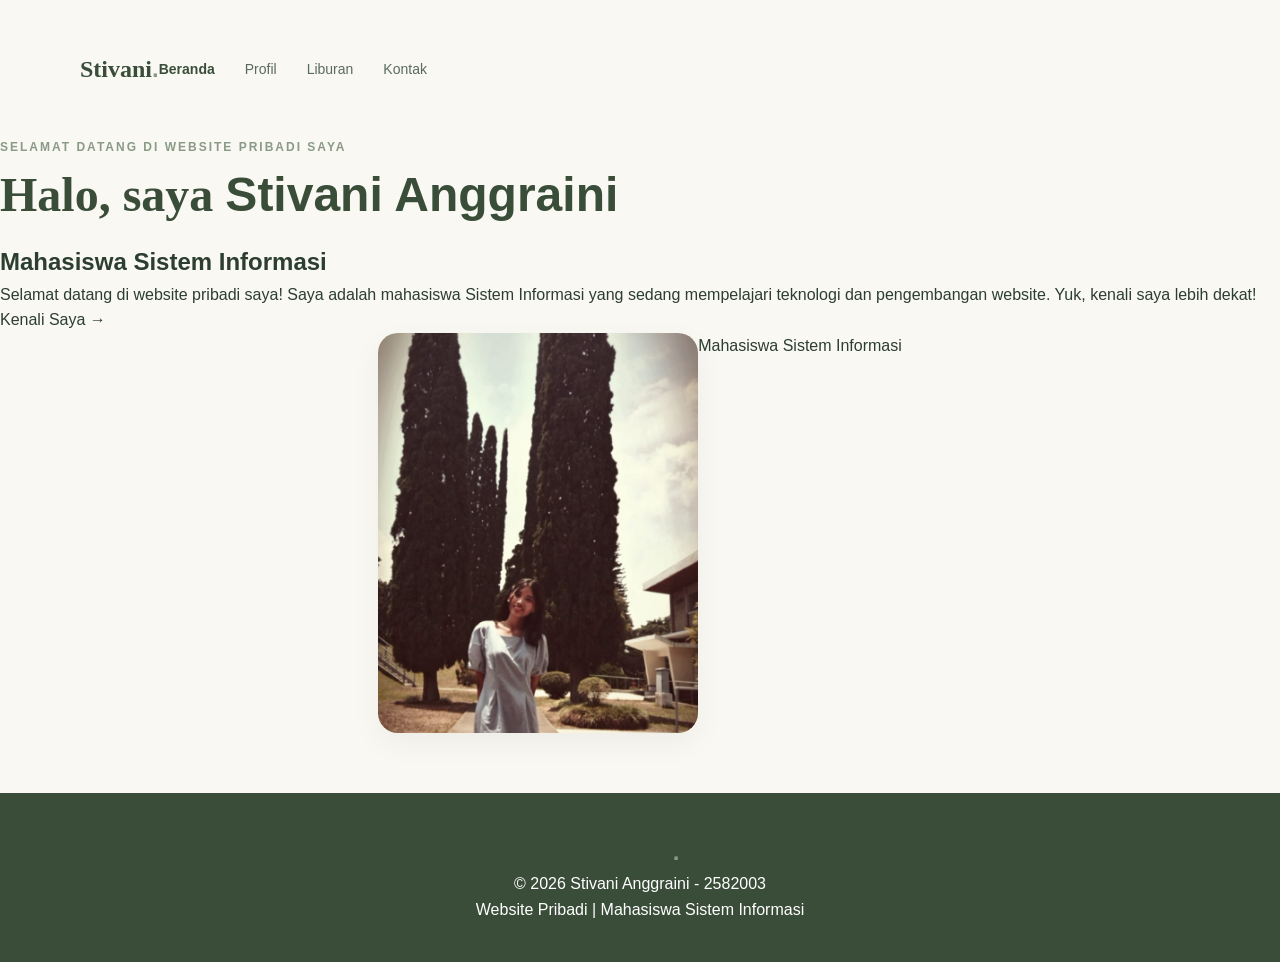
==== commit 6c507f22: "Update index.html" ====
--- a/index.html
+++ b/index.html
@@ -30,7 +30,7 @@
             <a href="biodata.html" class="button">Kenali Saya &rarr;</a>
         </div>
         <div class="hero-image">
-            <img src="images/holiday6.jpeg" alt="Foto Stivani Anggraini">
+            <img src="holiday6.jpeg" alt="Foto Stivani Anggraini">
             <div class="photo-label">Mahasiswa Sistem Informasi</div>
         </div>
     </section>
@@ -41,4 +41,4 @@
     <p>Website Pribadi | Mahasiswa Sistem Informasi</p>
 </footer>
 </body>
-</html>+</html>
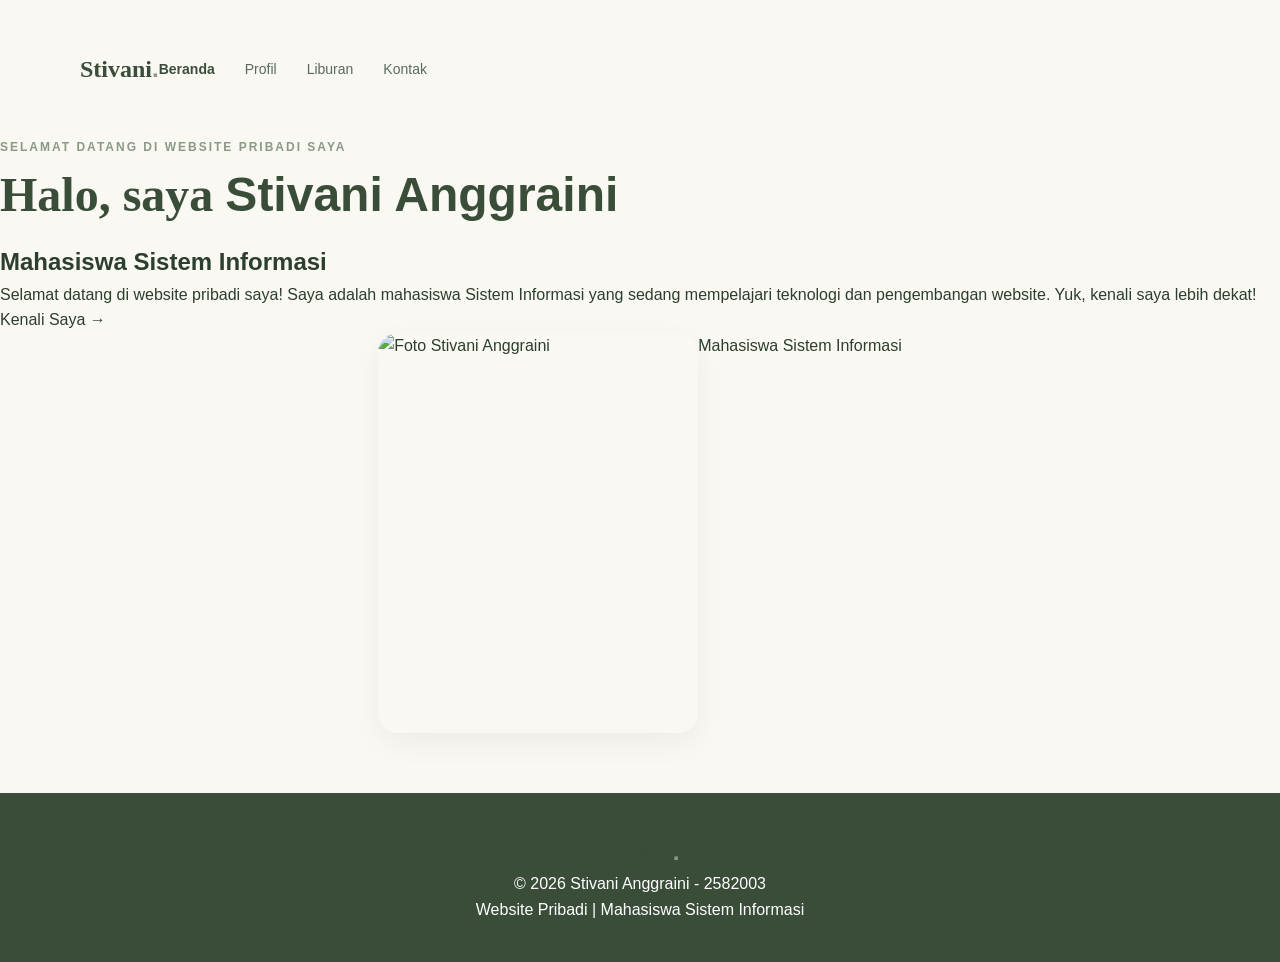
==== commit 2e7bacd5: "Fix image path and formatting in index.html Updated image source path and fixed formatting." ====
--- a/index.html
+++ b/index.html
@@ -30,7 +30,7 @@
             <a href="biodata.html" class="button">Kenali Saya &rarr;</a>
         </div>
         <div class="hero-image">
-            <img src="holiday6.jpeg" alt="Foto Stivani Anggraini">
+            <img src="images/holiday6.jpeg" alt="Foto Stivani Anggraini">
             <div class="photo-label">Mahasiswa Sistem Informasi</div>
         </div>
     </section>
